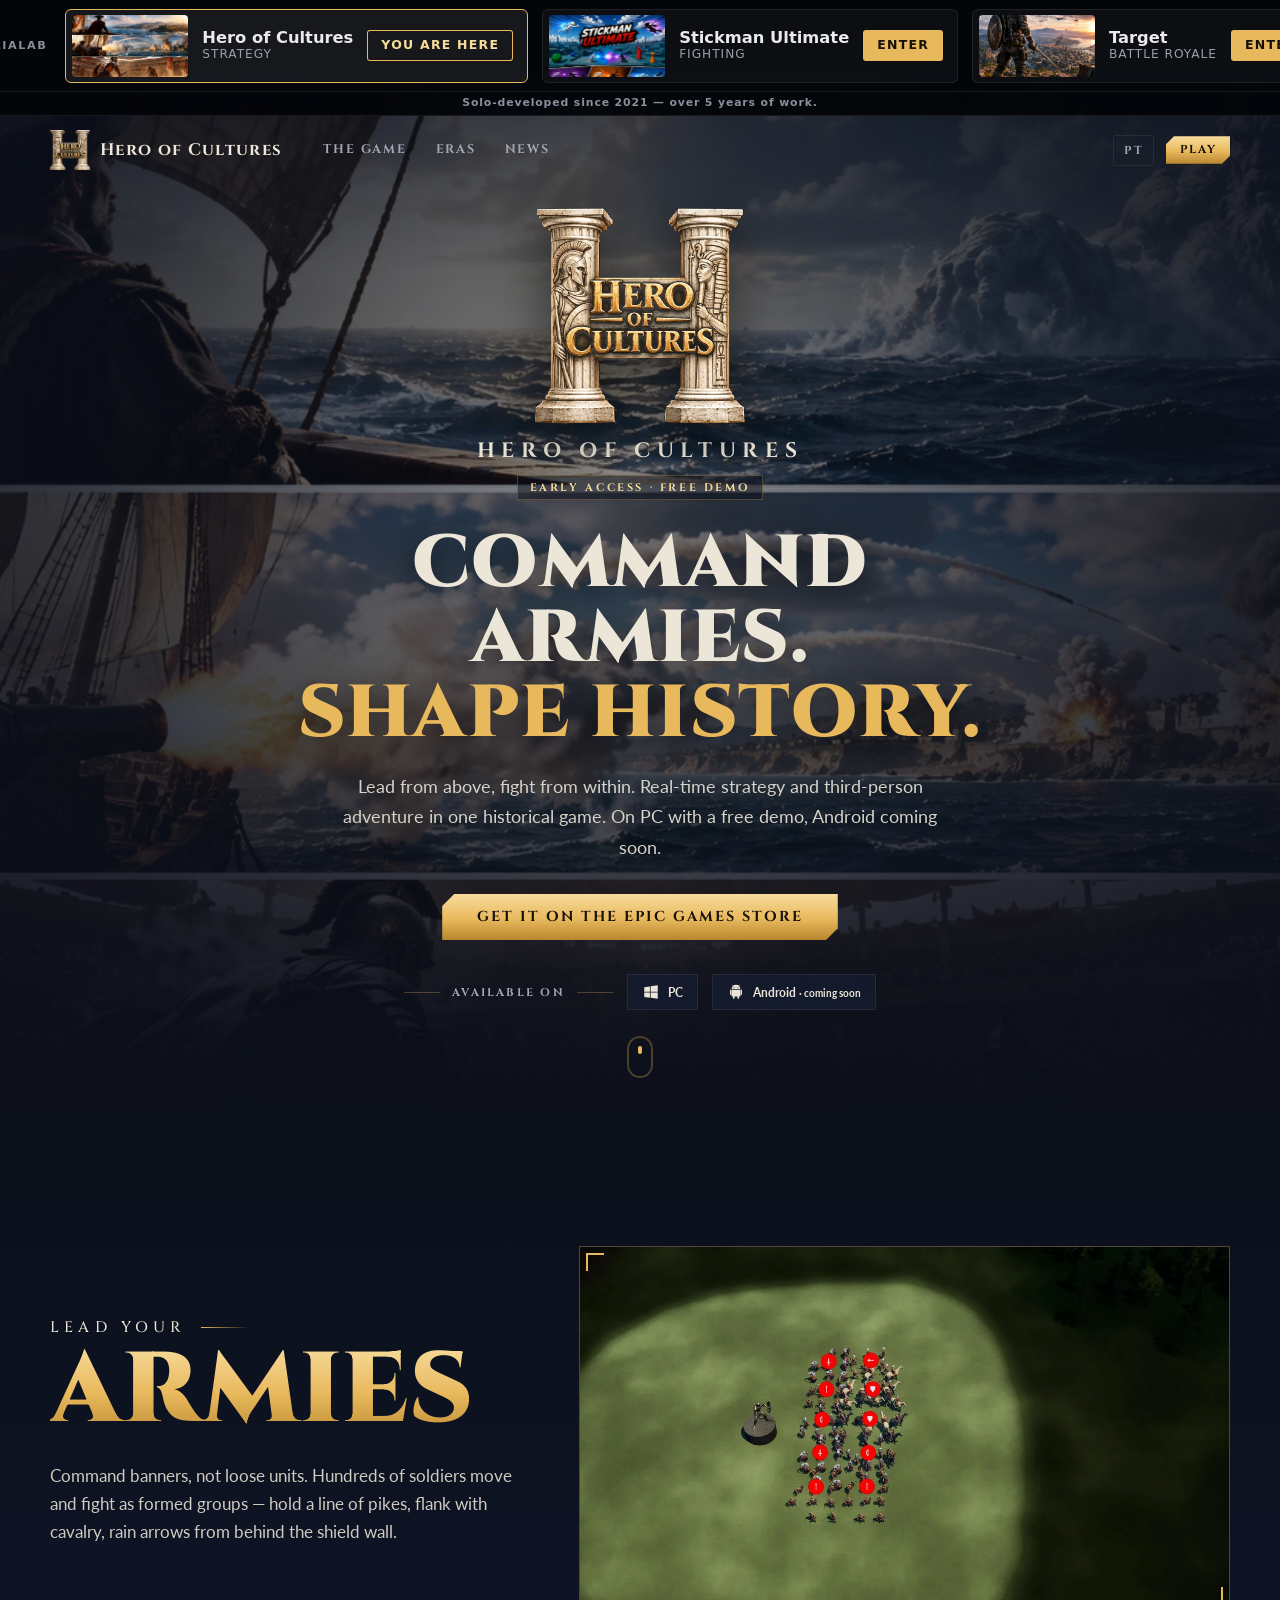
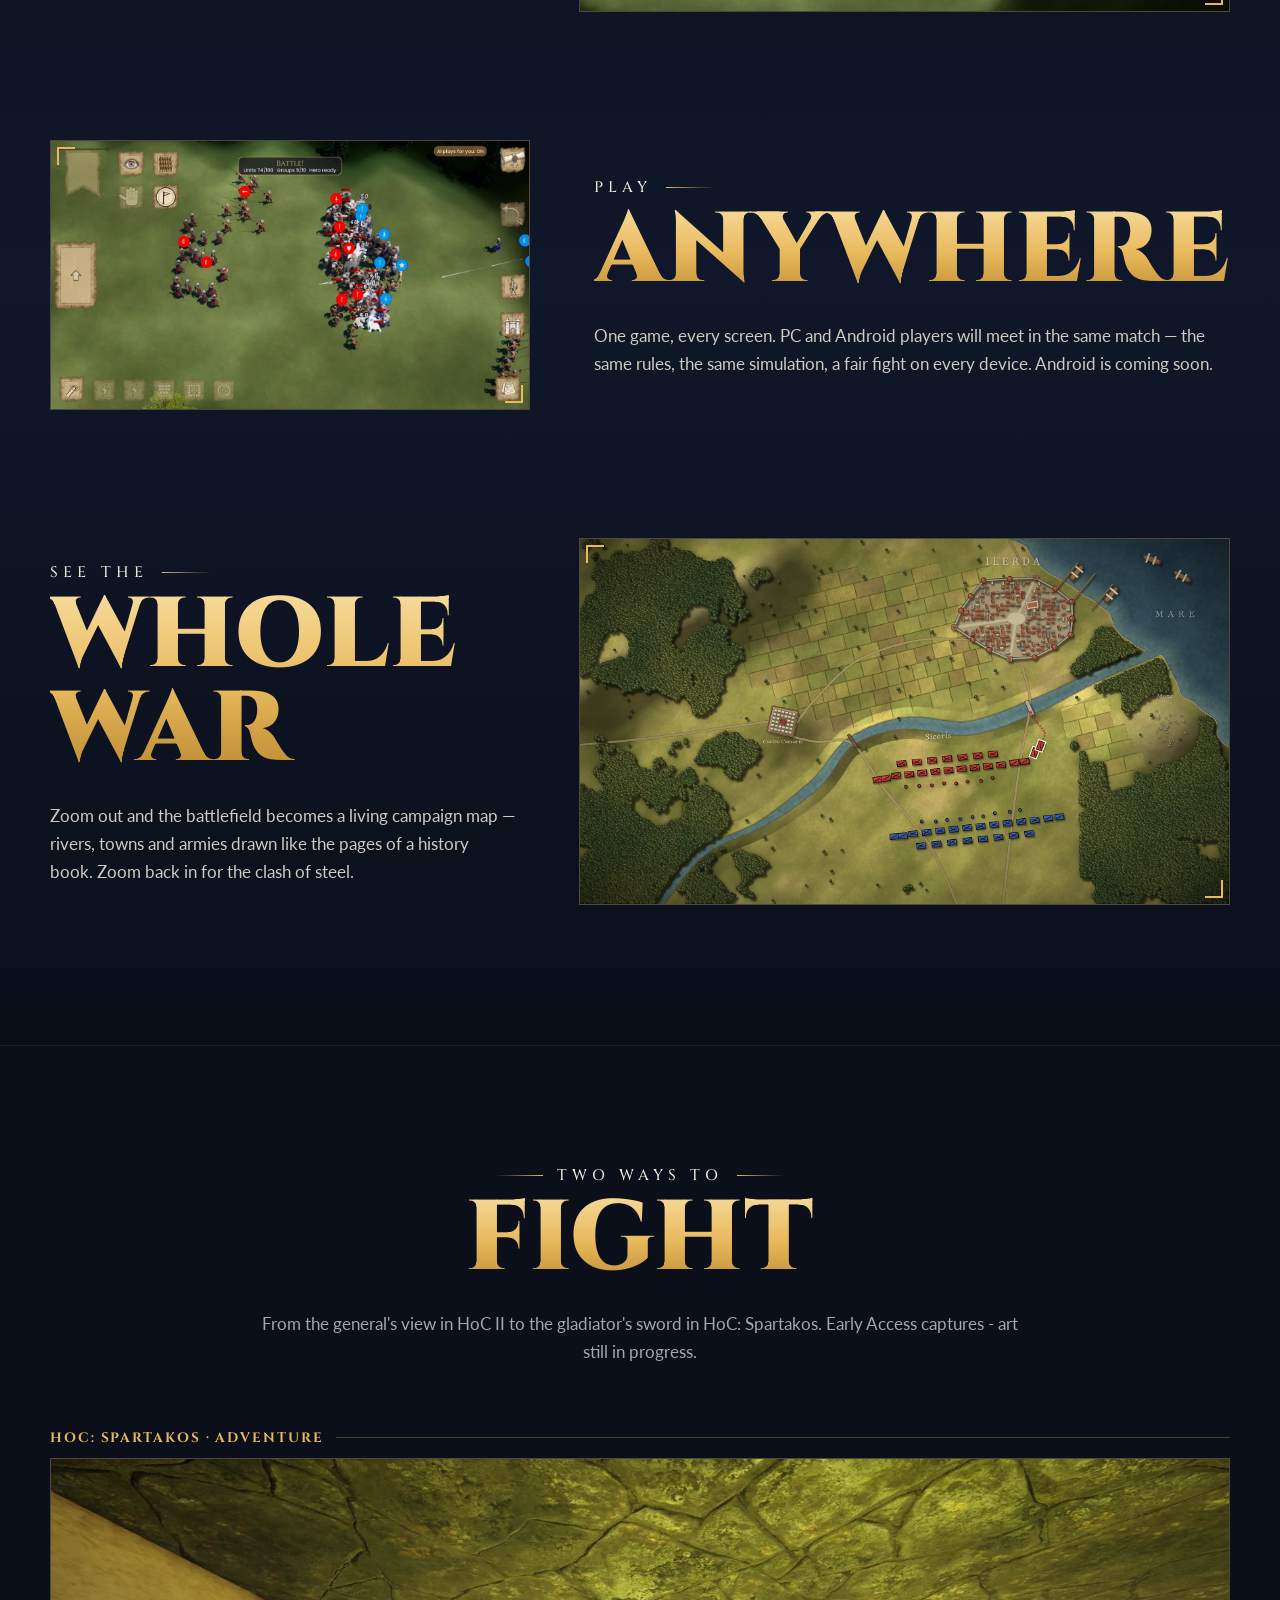
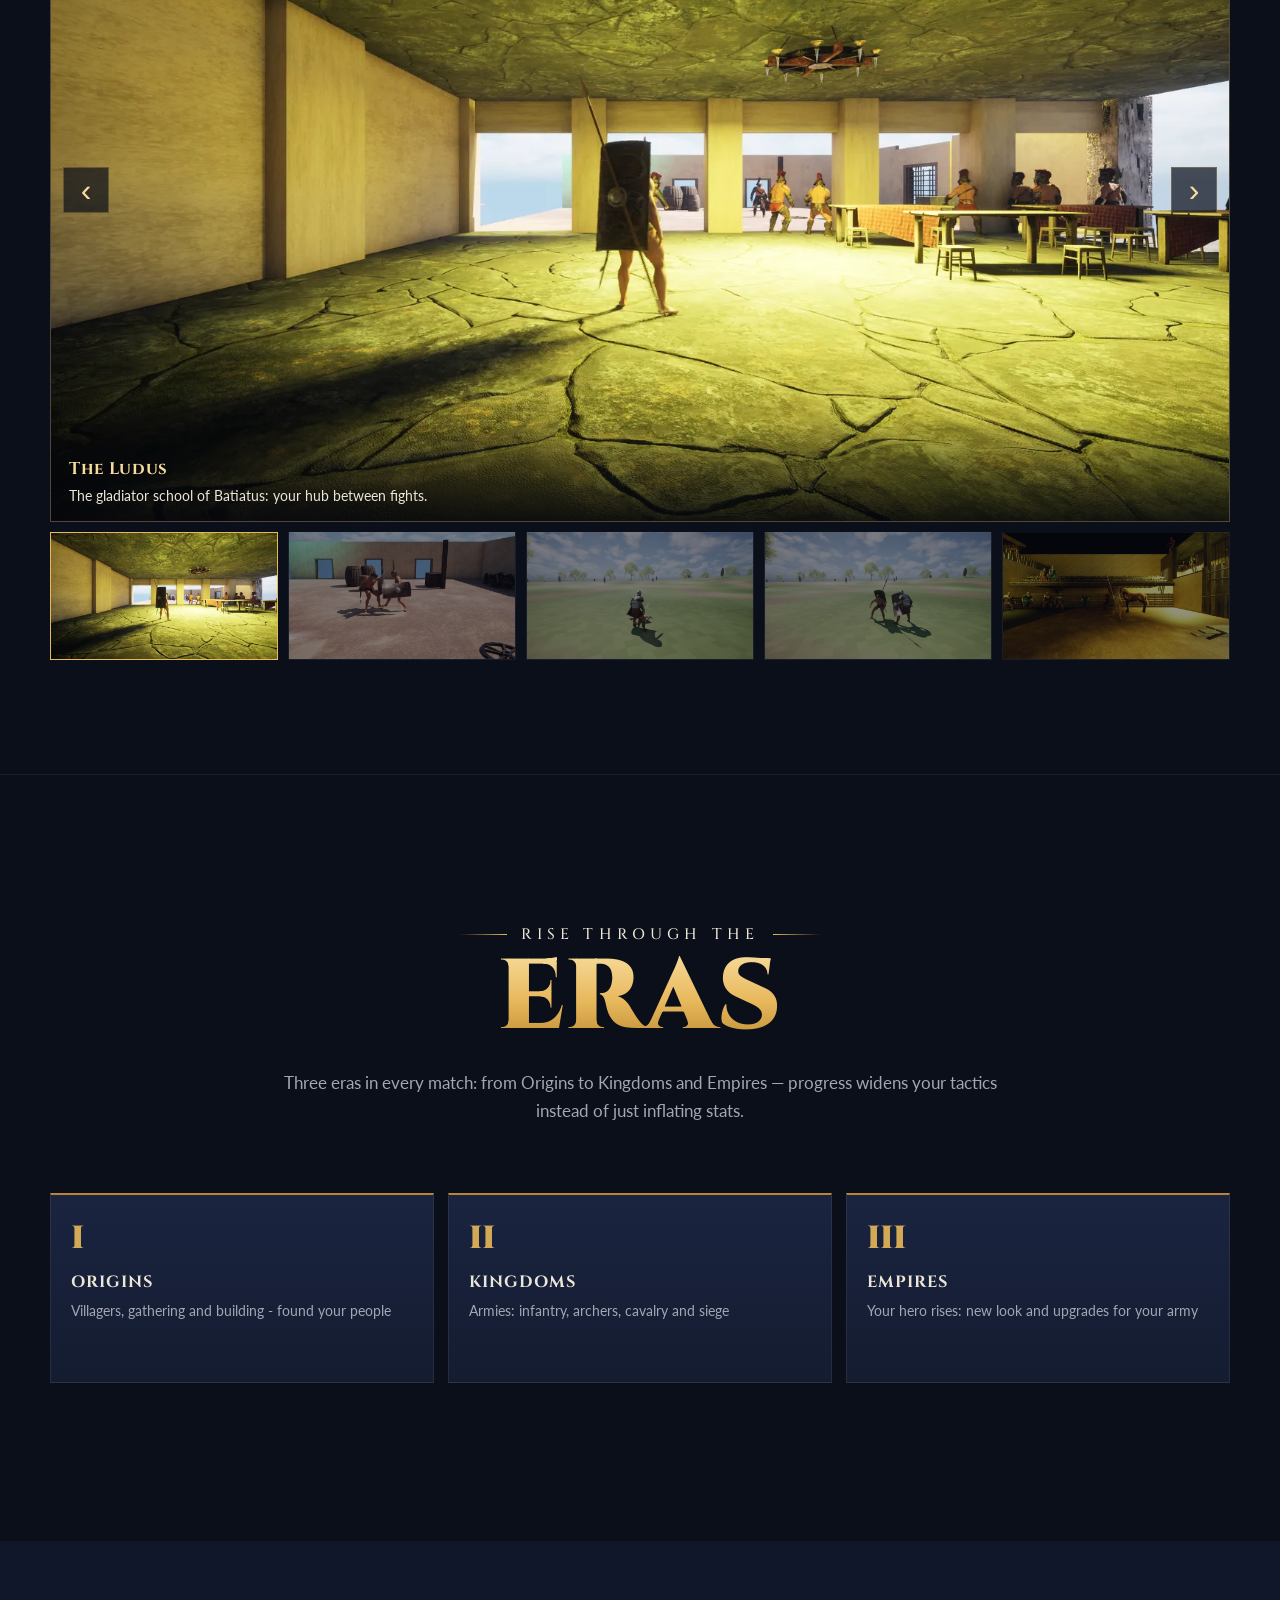
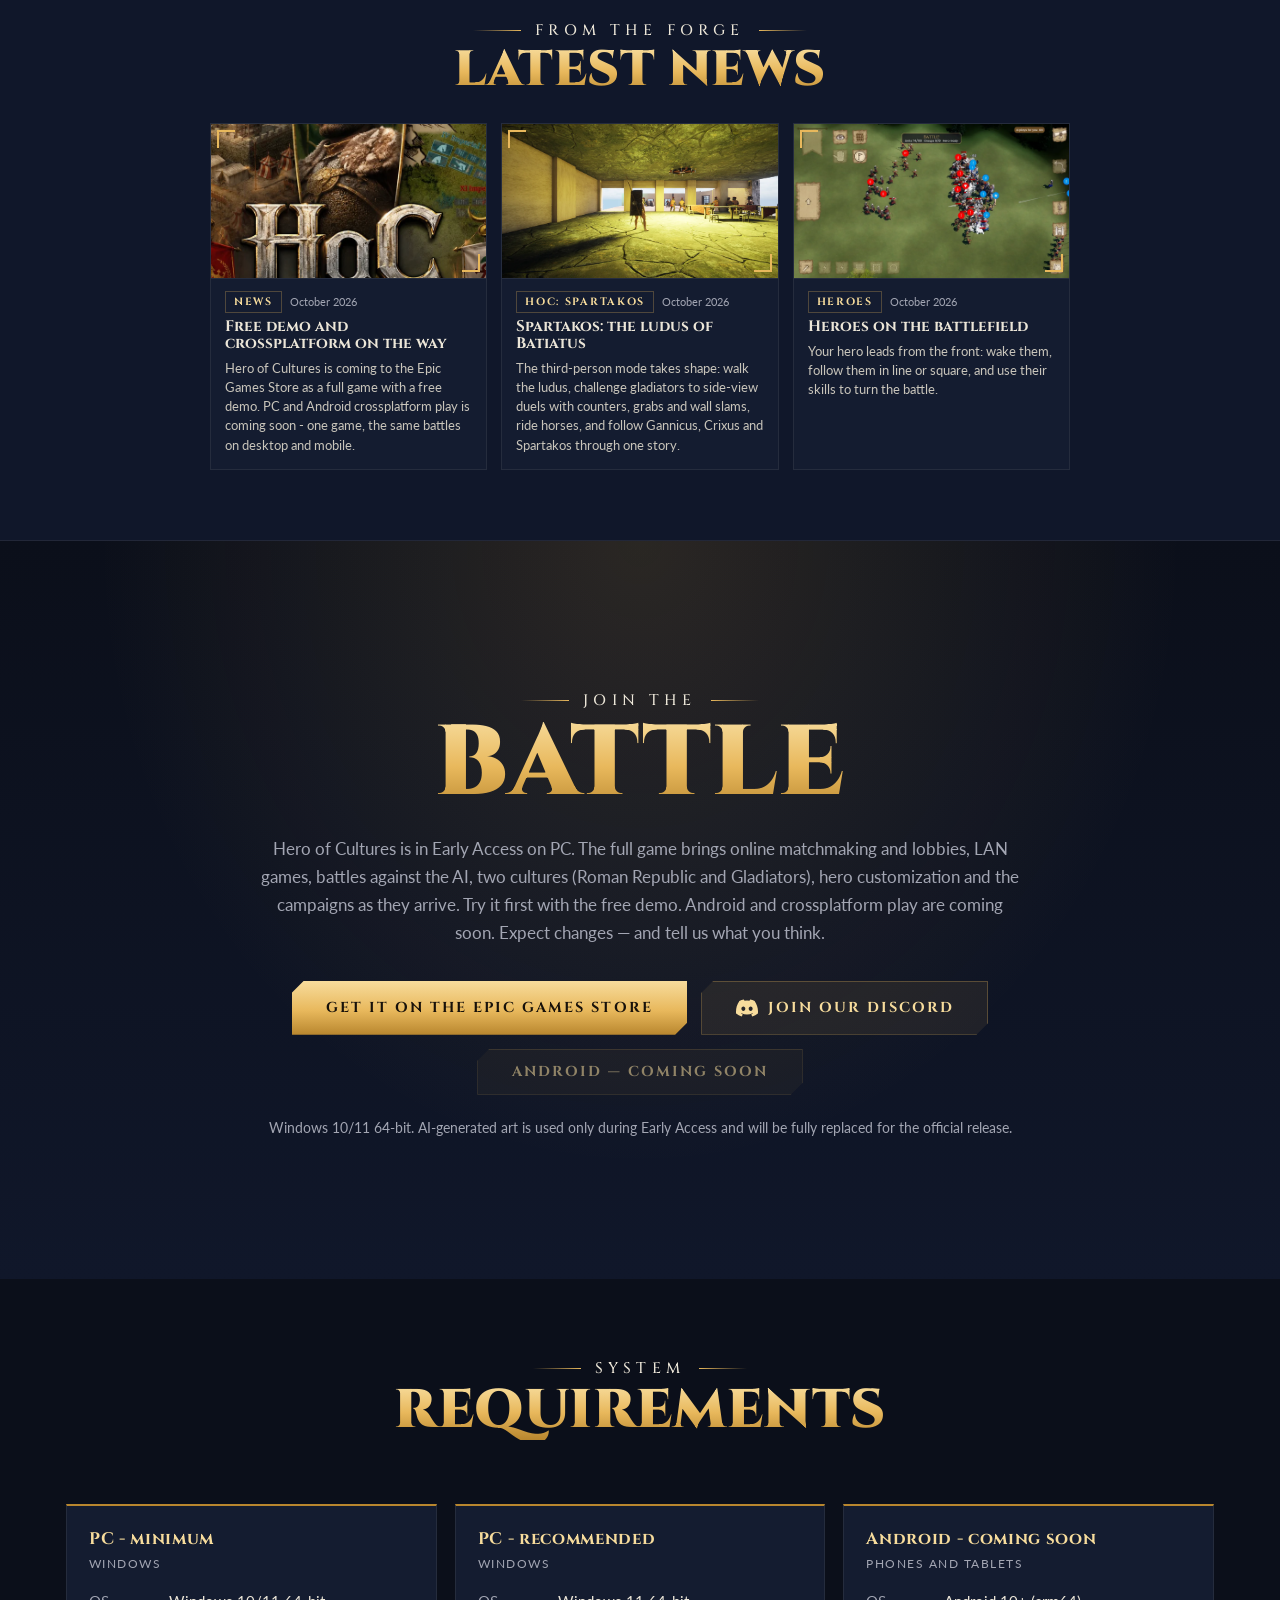
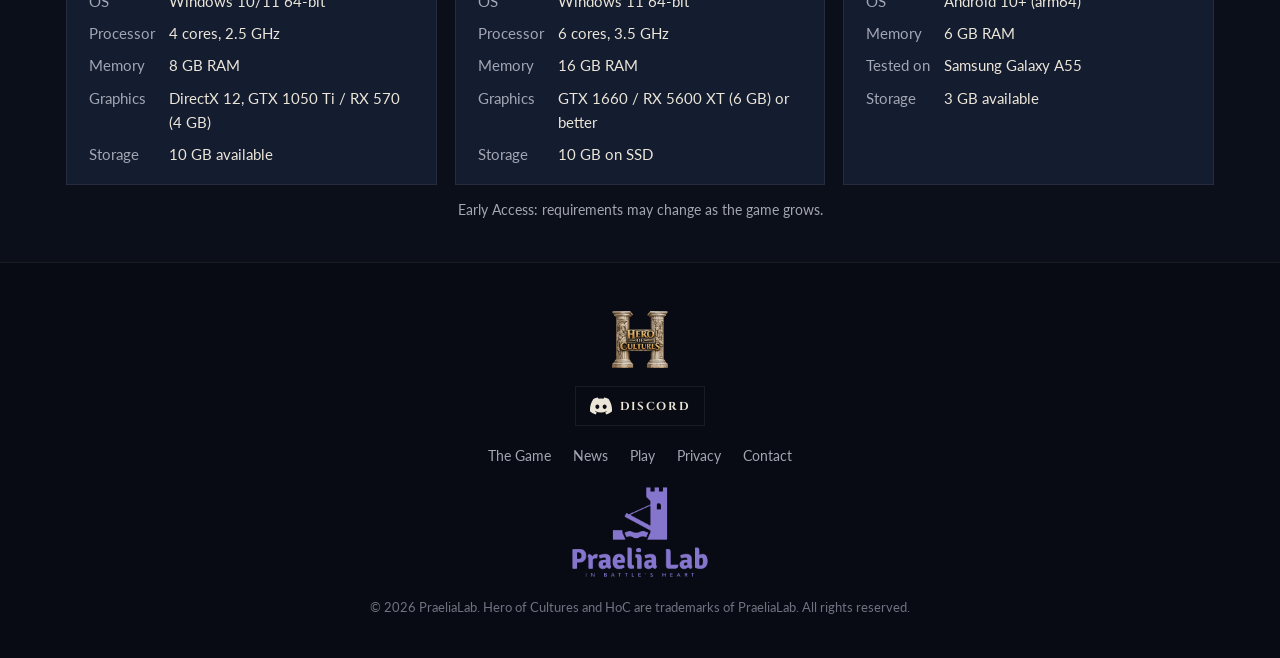
==== index.html @ 5b3fd61b "Studio note under the games bar on all pages: "Solo-developed since 2021 — over 5 years of work" (EN" ====
<!doctype html>
<html lang="en">
<head>
  <meta charset="utf-8">
  <meta name="color-scheme" content="dark">
  <meta name="darkreader-lock">
  <meta name="viewport" content="width=device-width, initial-scale=1">
  <title>Hero of Cultures — Historical strategy, free demo | Early Access on Epic Games Store</title>
  <meta name="description" content="Hero of Cultures is a historical strategy game (free demo available): command heroes and armies in HoC II (RTS) and fight as Spartakos in third person (in development). Early Access on the Epic Games Store, Android coming soon.">
  <meta property="og:title" content="Hero of Cultures">
  <meta property="og:description" content="Command armies. Shape history. Historical RTS with a free demo — Early Access on the Epic Games Store.">
  <meta property="og:image" content="https://heroofcultures.com/img/og-image.jpg">
  <meta property="og:url" content="https://heroofcultures.com/">
  <meta name="twitter:card" content="summary_large_image">
  <meta property="og:type" content="website">
  <meta name="theme-color" content="#0b0f1a">
  <link rel="icon" type="image/png" href="img/favicon.png">
  <link rel="apple-touch-icon" href="img/apple-touch-icon.png">
  <link rel="preconnect" href="https://fonts.googleapis.com">
  <link rel="preconnect" href="https://fonts.gstatic.com" crossorigin>
  <link href="https://fonts.googleapis.com/css2?family=Cinzel:wght@500;700;900&family=Lato:ital,wght@0,400;0,700;1,400&display=swap" rel="stylesheet">
  <link rel="stylesheet" href="css/style.css?v=20261006c">
</head>
<body>

<nav class="gamesbar" aria-label="PraeliaLab games">
  <span class="gamesbar__studio">PraeliaLab</span>
  <a class="gamecard is-current" href="./" aria-current="page">
    <span class="gamecard__img" style="background-image:url('img/hero-keyart.webp')" aria-hidden="true"></span>
    <span class="gamecard__text"><strong>Hero of Cultures</strong><small data-i18n="games.hoc">Strategy</small></span>
    <span class="gamecard__enter" data-i18n="games.here">You are here</span>
  </a>
  <a class="gamecard" href="stickman/">
    <span class="gamecard__img" style="background-image:url('stickman/img/feature.webp')" aria-hidden="true"></span>
    <span class="gamecard__text"><strong>Stickman Ultimate</strong><small data-i18n="games.stickman">Fighting</small></span>
    <span class="gamecard__enter" data-i18n="games.enter">Enter</span>
  </a>
  <a class="gamecard" href="target/">
    <span class="gamecard__img" style="background-image:url('target/img/keyart.webp')" aria-hidden="true"></span>
    <span class="gamecard__text"><strong>Target</strong><small data-i18n="games.target">Battle royale</small></span>
    <span class="gamecard__enter" data-i18n="games.enter">Enter</span>
  </a>
</nav>
<p class="gamesnote" data-i18n="games.note">Solo-developed since 2021 — over 5 years of work.</p>
<!-- ============ NAV ============ -->
<header class="nav" id="nav">
  <div class="nav__bar">
    <a class="nav__brand" href="#top" aria-label="Hero of Cultures — home">
      <img src="img/logo.webp" alt="" width="40" height="41">
      <span>Hero of Cultures</span>
    </a>
    <nav class="nav__links" id="navLinks" aria-label="Main">
      <a href="#game" data-i18n="nav.game">The Game</a>
      <a href="#eras" data-i18n="nav.eras">Eras</a>
      <a href="#news" data-i18n="nav.news">News</a>
    </nav>
    <div class="nav__actions">
      <button class="lang" id="langBtn" type="button" aria-label="Mudar para português">PT</button>
      <a class="btn btn--gold btn--sm" href="#play" data-i18n="cta.play">Play</a>
      <button class="nav__burger" id="burger" type="button" aria-label="Menu" aria-expanded="false" aria-controls="navLinks">
        <span></span><span></span><span></span>
      </button>
    </div>
  </div>
</header>

<main id="top">

<!-- ============ HERO ============ -->
<section class="hero">
  <!-- To use a trailer: replace the div below with
       <video class="hero__bg" src="media/trailer.mp4" autoplay muted loop playsinline poster="img/hero-map.webp"></video> -->
  <div class="hero__bg" style="background-image:url('img/hero-triptych.webp'); background-position:center var(--games-h)" aria-hidden="true"></div>
  <div class="hero__shade" aria-hidden="true"></div>

  <div class="hero__content">
    <img class="hero__logo" src="img/logo.webp" alt="Hero of Cultures logo" width="240" height="246">
    <p class="hero__title">Hero of Cultures</p>
    <span class="badge" data-i18n="hero.badge">Early Access · Free demo</span>
    <h1 class="hero__headline" data-i18n="hero.headline">Command armies.<br><em>Shape history.</em></h1>
    <p class="hero__lead" data-i18n="hero.lead">Lead from above, fight from within. Real-time strategy and third-person adventure in one historical game. On PC with a free demo, Android coming soon.</p>
    <a class="btn btn--gold btn--lg" data-link="epicStore" href="#play" data-i18n="cta.playNow">Get it on the Epic Games Store</a>
    <div class="platforms">
      <span class="platforms__label" data-i18n="hero.available">Available on</span>
      <span class="platform" title="Windows PC">
        <svg viewBox="0 0 24 24" aria-hidden="true"><path d="M3 5.5 10.5 4.5v7H3zM11.5 4.3 21 3v8.5h-9.5zM3 12.5h7.5v7L3 18.5zM11.5 12.5H21V21l-9.5-1.3z"/></svg>
        <span>PC</span>
      </span>
      <span class="platform" title="Android">
        <svg viewBox="0 0 24 24" aria-hidden="true"><path d="M6 9h12v8a1 1 0 0 1-1 1h-1v3h-2v-3h-4v3H8v-3H7a1 1 0 0 1-1-1zM4 9h1.5v6.5H4zM18.5 9H20v6.5h-1.5zM6.2 8a5.8 5.8 0 0 1 11.6 0zM9.5 5.5a.7.7 0 1 0 0 1.4.7.7 0 0 0 0-1.4m5 0a.7.7 0 1 0 0 1.4.7.7 0 0 0 0-1.4M7.6 2.3l1.3 2-.6.4-1.3-2zm8.8 0 .6.4-1.3 2-.6-.4z"/></svg>
        <span>Android <small data-i18n="hero.soon">· coming soon</small></span>
      </span>
    </div>
  </div>
  <a class="hero__scroll" href="#game" aria-label="Scroll down"><span></span></a>
</section>

<!-- ============ FEATURES ============ -->
<section class="features" id="game">

  <article class="feature reveal">
    <div class="feature__text">
      <p class="kicker" data-i18n="f1.kicker">Lead your</p>
      <h2 class="bigword" data-i18n="f1.word">Armies</h2>
      <p data-i18n="f1.text">Command banners, not loose units. Hundreds of soldiers move and fight as formed groups — hold a line of pikes, flank with cavalry, rain arrows from behind the shield wall.</p>
    </div>
    <!-- SLOT: put an <img> or <video> inside to replace the placeholder -->
    <figure class="slot"><img src="img/shots/shot_01.webp" alt="An army deployed in formation, groups lined up by banner" loading="lazy" width="1280" height="720"></figure>
  </article>

  <article class="feature feature--flip reveal">
    <div class="feature__text">
      <p class="kicker" data-i18n="f2.kicker">Play</p>
      <h2 class="bigword" data-i18n="f2.word">Anywhere</h2>
      <p data-i18n="f2.text">One game, every screen. PC and Android players will meet in the same match — the same rules, the same simulation, a fair fight on every device. Android is coming soon.</p>
    </div>
    <figure class="slot"><img src="img/shots/shot_05.webp" alt="Battle with the in-game interface: skills, groups and the hero" loading="lazy" width="1280" height="720"></figure>
  </article>

  <article class="feature reveal">
    <div class="feature__text">
      <p class="kicker" data-i18n="f3.kicker">See the</p>
      <h2 class="bigword" data-i18n="f3.word">Whole war</h2>
      <p data-i18n="f3.text">Zoom out and the battlefield becomes a living campaign map — rivers, towns and armies drawn like the pages of a history book. Zoom back in for the clash of steel.</p>
    </div>
    <figure class="slot"><img src="img/hero-map.webp" alt="The 2D campaign-map view of the battlefield" loading="lazy"></figure>
  </article>

</section>

<!-- ============ MODES (tabs + gallery) ============ -->
<section class="modes" id="modes">
  <div class="section-head reveal">
    <p class="kicker" data-i18n="modes.kicker">Two ways to</p>
    <h2 class="bigword" data-i18n="modes.word">Fight</h2>
    <p class="section-head__lead" data-i18n="modes.lead">From the general's view in HoC II to the gladiator's sword in HoC: Spartakos. Early Access captures - art still in progress.</p>
  </div>
  <div class="modes__grid">
  <div class="modes__panel reveal" id="modes-sp">
    <h3 class="modes__title"><span data-i18n="modes.tab.sp">HoC: Spartakos · Adventure</span></h3>
    <div class="modes__stage">
      <figure class="modes__slide is-on">
        <img class="zoomable" src="img/spartakos/ludus_yard.webp" alt="The Ludus - The gladiator school of Batiatus: your hub between fights." loading="lazy" width="1600" height="900">
        <figcaption><strong data-i18n="modes.sp1.t">The Ludus</strong> <span data-i18n="modes.sp1.d">The gladiator school of Batiatus: your hub between fights.</span></figcaption>
      </figure>
      <figure class="modes__slide">
        <img class="zoomable" src="img/spartakos/ludus_arena_fight2.webp" alt="The Arena ladder - Varro starts the side-view duels against the gladiators of the Ludus." loading="lazy" width="1600" height="900">
        <figcaption><strong data-i18n="modes.sp2.t">The Arena ladder</strong> <span data-i18n="modes.sp2.d">Varro starts the side-view duels against the gladiators of the Ludus.</span></figcaption>
      </figure>
      <figure class="modes__slide">
        <img class="zoomable" src="img/spartakos/forest_adventure.webp" alt="Into the forest - Leave through the gate: survive the danger zone and reach its edge to move on." loading="lazy" width="1600" height="900">
        <figcaption><strong data-i18n="modes.sp3.t">Into the forest</strong> <span data-i18n="modes.sp3.d">Leave through the gate: survive the danger zone and reach its edge to move on.</span></figcaption>
      </figure>
      <figure class="modes__slide">
        <img class="zoomable" src="img/spartakos/forest_fight.webp" alt="Fight in the wild - Roman soldiers and horsemen - sword, spear or bow, on foot or on horseback." loading="lazy" width="1600" height="900">
        <figcaption><strong data-i18n="modes.sp4.t">Fight in the wild</strong> <span data-i18n="modes.sp4.d">Roman soldiers and horsemen - sword, spear or bow, on foot or on horseback.</span></figcaption>
      </figure>
      <figure class="modes__slide">
        <img class="zoomable" src="img/spartakos/old_arena.webp" alt="The old arena of Capua - Oenomaus sends you into the old sands of Capua, where the crowd waits for entertainment." loading="lazy" width="1600" height="900">
        <figcaption><strong data-i18n="modes.sp5.t">The old arena of Capua</strong> <span data-i18n="modes.sp5.d">Oenomaus sends you into the old sands of Capua, where the crowd waits for entertainment.</span></figcaption>
      </figure>
      <button class="modes__nav modes__nav--prev" type="button" aria-label="Previous">&#8249;</button>
      <button class="modes__nav modes__nav--next" type="button" aria-label="Next">&#8250;</button>
    </div>
    <div class="modes__thumbs">
      <button class="modes__thumb is-on" type="button" style="background-image:url('img/spartakos/ludus_yard.webp')" aria-label="The Ludus"></button>
      <button class="modes__thumb" type="button" style="background-image:url('img/spartakos/ludus_arena_fight2.webp')" aria-label="The Arena ladder"></button>
      <button class="modes__thumb" type="button" style="background-image:url('img/spartakos/forest_adventure.webp')" aria-label="Into the forest"></button>
      <button class="modes__thumb" type="button" style="background-image:url('img/spartakos/forest_fight.webp')" aria-label="Fight in the wild"></button>
      <button class="modes__thumb" type="button" style="background-image:url('img/spartakos/old_arena.webp')" aria-label="The old arena of Capua"></button>
    </div>
  </div>
  </div>
</section>

<!-- ============ ERAS ============ -->
<section class="eras" id="eras">
  <div class="section-head reveal">
    <p class="kicker" data-i18n="eras.kicker">Rise through the</p>
    <h2 class="bigword" data-i18n="eras.word">Eras</h2>
    <p class="section-head__lead" data-i18n="eras.lead">Three eras in every match: from Origins to Kingdoms and Empires — progress widens your tactics instead of just inflating stats.</p>
  </div>
  <ol class="eras__row" id="erasRow"><!-- filled from js/content.js --></ol>
</section>

<!-- ============ NEWS ============ -->
<section class="news" id="news">
  <div class="section-head reveal">
    <p class="kicker" data-i18n="news.kicker">From the forge</p>
    <h2 class="bigword" data-i18n="news.word">Latest news</h2>
  </div>
  <div class="cards" id="newsList"><!-- filled from js/content.js --></div>
</section>

<!-- ============ PLAY ============ -->
<section class="play" id="play">
  <div class="play__inner reveal">
    <p class="kicker" data-i18n="play.kicker">Join the</p>
    <h2 class="bigword" data-i18n="play.word">Battle</h2>
    <p class="section-head__lead" data-i18n="play.lead">Hero of Cultures is in Early Access on PC. The full game brings online matchmaking and lobbies, LAN games, battles against the AI, two cultures (Roman Republic and Gladiators), hero customization and the campaigns as they arrive. Try it first with the free demo. Android and crossplatform play are coming soon. Expect changes — and tell us what you think.</p>
    <div class="play__buttons" id="downloads">
      <a class="btn btn--gold btn--lg" data-link="epicStore" href="#" data-i18n="play.epic">Get it on the Epic Games Store</a>
      <a class="btn btn--outline btn--lg btn--icon" data-link="discord" href="#"><svg viewBox="0 0 24 24" aria-hidden="true"><path d="M20.32 4.37A19.8 19.8 0 0 0 15.4 2.85a13.8 13.8 0 0 0-.63 1.29 18.4 18.4 0 0 0-5.53 0 13.6 13.6 0 0 0-.64-1.29 19.7 19.7 0 0 0-4.92 1.52C.53 9.05-.32 13.6.1 18.09a19.9 19.9 0 0 0 6.03 3.05 14.7 14.7 0 0 0 1.29-2.1 12.9 12.9 0 0 1-2.03-.97c.17-.13.34-.26.5-.4a14.2 14.2 0 0 0 12.22 0c.16.14.33.27.5.4-.65.38-1.33.71-2.04.98.37.74.8 1.44 1.29 2.1a19.8 19.8 0 0 0 6.04-3.06c.5-5.18-.84-9.69-3.58-13.72M8.02 15.33c-1.18 0-2.16-1.09-2.16-2.42s.96-2.42 2.16-2.42c1.21 0 2.18 1.1 2.16 2.42 0 1.33-.96 2.42-2.16 2.42m7.97 0c-1.18 0-2.16-1.09-2.16-2.42s.96-2.42 2.16-2.42c1.21 0 2.18 1.1 2.16 2.42 0 1.33-.95 2.42-2.16 2.42"/></svg><span data-i18n="play.discord">Join our Discord</span></a>
      <a class="btn btn--outline btn--lg" data-link="googlePlay" href="#">Google Play</a>
      <span class="btn btn--outline btn--lg is-soon" aria-disabled="true" data-i18n="play.android">Android — coming soon</span>
    </div>
    <p class="play__note" data-i18n="play.note">Windows 10/11 64-bit. AI-generated art is used only during Early Access and will be fully replaced for the official release.</p>
  </div>
</section>

<section class="reqs" id="reqs">
  <div class="section-head reveal">
    <p class="kicker" data-i18n="reqs.kicker">System</p>
    <h2 class="bigword" data-i18n="reqs.word">Requirements</h2>
  </div>
  <div class="reqs__grid" id="reqsGrid"><!-- filled from content.js --></div>
  <p class="reqs__note" data-i18n="reqs.note">Early Access: requirements may change as the game grows.</p>
</section>

</main>

<!-- ============ FOOTER ============ -->
<footer class="footer">
  <img class="footer__logo" src="img/logo.webp" alt="" width="56" height="57">
  <div class="social" id="social"><!-- filled from js/content.js --></div>
  <nav class="footer__links" aria-label="Footer">
    <a href="#game" data-i18n="nav.game">The Game</a>
    <a href="#news" data-i18n="nav.news">News</a>
    <a href="#play" data-i18n="nav.play">Play</a>
    <a href="privacy.html" data-i18n="footer.privacy">Privacy</a>
    <a href="mailto:praelialab@gmail.com" data-i18n="footer.contact">Contact</a>
    <!-- TODO: credits.html, presskit.html -->
  </nav>
  <img class="footer__studio" src="img/praelialab.png" alt="PraeliaLab - In Battle's Heart" width="140" height="94" loading="lazy">
  <p class="footer__copy">© <span id="year">2026</span> PraeliaLab. Hero of Cultures and HoC are trademarks of PraeliaLab. <span data-i18n="footer.rights">All rights reserved.</span></p>
</footer>

<script src="js/content.js?v=20261006c"></script>
<script src="js/i18n.js?v=20261006c"></script>
<script src="js/main.js?v=20261006c"></script>
</body>
</html>
---- css/style.css ----
/* ==========================================================================
   Hero of Cultures II — site styles
   Colours and fonts are tokens below; change them here to restyle the site.
   ========================================================================== */
:root {
  --bg: #0b0f1a;
  --bg-2: #10172a;
  --panel: #141c30;
  --panel-2: #1a2440;
  --line: rgba(232, 184, 92, .28);
  --line-soft: rgba(233, 228, 216, .08);
  --gold: #e8b85c;
  --gold-hi: #f7dc9c;
  --gold-lo: #b8862e;
  --text: #ece6d8;
  --muted: #a3a6b3;
  --ink: #17110a;               /* text on gold */

  --f-display: 'Cinzel', 'Trajan Pro', Georgia, serif;
  --f-body: 'Lato', system-ui, -apple-system, 'Segoe UI', sans-serif;

  --wrap: 1180px;
  --gutter: 16px;
  --nav-h: 68px;
  --cut: 12px;                  /* button corner cut */
}

*, *::before, *::after { box-sizing: border-box; }
html { color-scheme: dark; scroll-behavior: smooth; scroll-padding-top: var(--nav-h); -webkit-text-size-adjust: 100%; }
body {
  margin: 0;
  background: var(--bg);
  color: var(--text);
  font: 400 17px/1.65 var(--f-body);
  overflow-x: hidden;
}
img, video { display: block; max-width: 100%; }
a { color: var(--gold); }
h1, h2, h3 { margin: 0; font-family: var(--f-display); font-weight: 700; line-height: 1.1; }
p { margin: 0 0 1em; }
p:last-child { margin-bottom: 0; }
[hidden] { display: none !important; }
:focus-visible { outline: 2px solid var(--gold); outline-offset: 3px; }

/* ---------- buttons ---------- */
.btn {
  --c: var(--cut);
  display: inline-flex; align-items: center; justify-content: center; gap: .5em;
  padding: .85em 1.8em;
  font: 700 .82rem/1 var(--f-display);
  letter-spacing: .14em; text-transform: uppercase; text-decoration: none;
  clip-path: polygon(var(--c) 0, 100% 0, 100% calc(100% - var(--c)), calc(100% - var(--c)) 100%, 0 100%, 0 var(--c));
  transition: transform .15s ease, filter .15s ease, background .15s ease;
  cursor: pointer; border: 0;
}
.btn:hover { transform: translateY(-2px); filter: brightness(1.08); }
.btn--gold { background: linear-gradient(180deg, var(--gold-hi), var(--gold) 55%, var(--gold-lo)); color: var(--ink); }
.btn--outline { background: rgba(232, 184, 92, .08); color: var(--gold-hi); box-shadow: inset 0 0 0 1px var(--line); }
.btn--outline:hover { background: rgba(232, 184, 92, .16); }
.btn.is-soon { opacity: .55; cursor: default; pointer-events: none; }
.btn--sm { --c: 8px; padding: .7em 1.2em; font-size: .72rem; }
.btn--lg { padding: 1.1em 2.4em; font-size: .9rem; }

/* ---------- nav ---------- */
.nav {
  position: fixed; inset: 0 0 auto; z-index: 50;
  padding: 10px var(--gutter);
  transition: background .25s ease, box-shadow .25s ease;
}
.nav--solid { background: rgba(11, 15, 26, .92); box-shadow: 0 1px 0 var(--line-soft); backdrop-filter: blur(8px); }
.nav__bar {
  max-width: var(--wrap); margin: 0 auto; height: calc(var(--nav-h) - 20px);
  display: flex; align-items: center; gap: 24px;
}
.nav__brand {
  display: flex; align-items: center; gap: 10px; text-decoration: none;
  color: var(--text); font: 700 1.05rem var(--f-display); letter-spacing: .08em;
}
.nav__brand img { width: 40px; height: auto; }
.nav__links { display: flex; gap: 28px; margin-left: 16px; }
.nav__links a {
  color: var(--muted); text-decoration: none;
  font: 700 .78rem var(--f-display); letter-spacing: .16em; text-transform: uppercase;
  padding: 6px 0; border-bottom: 1px solid transparent; transition: color .15s, border-color .15s;
}
.nav__links a:hover { color: var(--gold-hi); border-color: var(--gold); }
.nav__actions { margin-left: auto; display: flex; align-items: center; gap: 12px; }
.lang {
  background: none; border: 1px solid var(--line-soft); color: var(--muted);
  font: 700 .72rem var(--f-display); letter-spacing: .12em;
  padding: 7px 10px; cursor: pointer; border-radius: 2px;
}
.lang:hover { color: var(--gold-hi); border-color: var(--line); }
.nav__burger { display: none; background: none; border: 0; padding: 8px; cursor: pointer; }
.nav__burger span { display: block; width: 22px; height: 2px; margin: 4px 0; background: var(--text); transition: transform .2s, opacity .2s; }

@media (max-width: 820px) {
  .nav__burger { display: block; }
  .nav__links {
    position: absolute; top: 100%; left: 0; right: 0; margin: 0;
    flex-direction: column; gap: 0; padding: 8px var(--gutter) 16px;
    background: rgba(11, 15, 26, .97); box-shadow: 0 1px 0 var(--line-soft);
    display: none;
  }
  .nav__links a { padding: 14px 0; border-bottom: 1px solid var(--line-soft); }
  .nav--open { background: rgba(11, 15, 26, .97); }
  .nav--open .nav__links { display: flex; }
  .nav--open .nav__burger span:nth-child(1) { transform: translateY(6px) rotate(45deg); }
  .nav--open .nav__burger span:nth-child(2) { opacity: 0; }
  .nav--open .nav__burger span:nth-child(3) { transform: translateY(-6px) rotate(-45deg); }
}
@media (max-width: 420px) {
  .nav__brand span { display: none; }
  .nav__actions .btn--sm { padding: .7em .9em; }
}

/* ---------- hero ---------- */
.hero {
  position: relative; min-height: min(100vh, 960px); min-height: min(100svh, 960px);
  display: grid; place-items: center; text-align: center;
  padding: calc(var(--nav-h) + 24px) var(--gutter) 96px;
  overflow: hidden; isolation: isolate;
}
.hero__bg {
  position: absolute; inset: -4%; z-index: -2;
  background: var(--bg-2) center / cover no-repeat;
  object-fit: cover; width: 108%; height: 108%;
  animation: drift 40s ease-in-out infinite alternate;
  filter: saturate(.8);
}
@keyframes drift { from { transform: scale(1) translate(0, 0); } to { transform: scale(1.08) translate(-1.5%, 1%); } }
.hero__shade {
  position: absolute; inset: 0; z-index: -1;
  background:
    radial-gradient(ellipse at 50% 42%, rgba(11, 15, 26, .45) 0%, rgba(11, 15, 26, .82) 60%, rgba(11, 15, 26, .95) 100%),
    linear-gradient(180deg, rgba(11, 15, 26, .6) 0%, transparent 25%, transparent 70%, var(--bg) 100%);
}
.hero__content { max-width: 760px; display: flex; flex-direction: column; align-items: center; }
.hero__logo { width: clamp(130px, 22vw, 210px); height: auto; filter: drop-shadow(0 10px 30px rgba(0, 0, 0, .6)); }
.hero__title {
  margin: 14px 0 10px; font: 700 clamp(1rem, 2.4vw, 1.3rem) var(--f-display);
  letter-spacing: .32em; text-transform: uppercase; color: var(--text);
}
.hero__title span { color: var(--gold); }
.badge {
  display: inline-block; padding: 4px 12px; margin-bottom: 26px;
  font: 700 .68rem var(--f-display); letter-spacing: .24em; text-transform: uppercase;
  color: var(--gold-hi); border: 1px solid var(--line); background: rgba(11, 15, 26, .5);
}
.hero__headline {
  font-weight: 900; font-size: clamp(2.3rem, 7vw, 4.6rem); line-height: 1.02;
  text-transform: uppercase; letter-spacing: .02em;
  text-shadow: 0 4px 30px rgba(0, 0, 0, .6);
}
.hero__headline em { font-style: normal; color: var(--gold); }
.hero__lead { margin: 20px 0 32px; max-width: 34em; font-size: clamp(1rem, 2.2vw, 1.15rem); color: #d6d2c8; }

.platforms { margin-top: 34px; display: flex; align-items: center; gap: 14px; flex-wrap: wrap; justify-content: center; }
.platforms__label {
  font: 700 .7rem var(--f-display); letter-spacing: .2em; text-transform: uppercase; color: var(--muted);
  display: flex; align-items: center; gap: 12px;
}
.platforms__label::before, .platforms__label::after { content: ''; width: 36px; height: 1px; background: var(--line); }
.platform {
  display: inline-flex; align-items: center; gap: 8px;
  padding: 8px 14px; background: rgba(20, 28, 48, .75); border: 1px solid var(--line-soft);
  font: 700 .78rem var(--f-body); color: var(--text);
}
.platform svg { width: 18px; height: 18px; fill: currentColor; }
@media (max-width: 520px) { .platforms__label { flex-basis: 100%; justify-content: center; } }

.hero__scroll { position: absolute; bottom: 28px; left: 50%; transform: translateX(-50%); width: 26px; height: 42px; border: 2px solid var(--line); border-radius: 14px; }
.hero__scroll span { position: absolute; top: 8px; left: 50%; width: 4px; height: 8px; margin-left: -2px; border-radius: 2px; background: var(--gold); animation: wheel 1.8s ease-in-out infinite; }
@keyframes wheel { 0% { opacity: 0; transform: translateY(0); } 30% { opacity: 1; } 100% { opacity: 0; transform: translateY(14px); } }

/* ---------- section scaffolding ---------- */
section { position: relative; }
.features, .eras, .news, .series, .play { padding: clamp(72px, 11vw, 140px) var(--gutter); }
.section-head { max-width: 760px; margin: 0 auto clamp(40px, 6vw, 64px); text-align: center; }
.section-head__lead { color: var(--muted); margin-top: 18px; }

.kicker {
  margin: 0 0 6px; font: 500 clamp(.8rem, 1.6vw, .95rem) var(--f-display);
  letter-spacing: .34em; text-transform: uppercase; color: var(--text);
  display: inline-flex; align-items: center; gap: 14px;
}
.section-head .kicker::before,
.kicker::after { content: ''; width: 48px; height: 1px; background: linear-gradient(90deg, var(--gold), transparent); }
.section-head .kicker::before { background: linear-gradient(270deg, var(--gold), transparent); }
.bigword {
  font-weight: 900; font-size: clamp(2.8rem, 9vw, 6.2rem); line-height: .95;
  text-transform: uppercase; letter-spacing: .01em;
  background: linear-gradient(180deg, var(--gold-hi) 0%, var(--gold) 50%, var(--gold-lo) 100%);
  -webkit-background-clip: text; background-clip: text; color: transparent;
  padding-bottom: .06em;
  transform: translateZ(0);     /* own layer: avoids gradient text staying faded after the reveal fade-in */
}

/* ---------- media slots ---------- */
.slot {
  position: relative; margin: 0; aspect-ratio: 16 / 9; overflow: hidden;
  background: var(--panel); border: 1px solid var(--line);
}
.slot > img, .slot > video, .slot > iframe { width: 100%; height: 100%; object-fit: cover; border: 0; }
.slot::before, .slot::after {          /* gold corner marks */
  content: ''; position: absolute; width: 18px; height: 18px; z-index: 1; pointer-events: none;
  border: 2px solid var(--gold);
}
.slot::before { top: 6px; left: 6px; border-right: 0; border-bottom: 0; }
.slot::after { bottom: 6px; right: 6px; border-left: 0; border-top: 0; }
.slot--empty {
  display: grid; place-items: center;
  background:
    repeating-linear-gradient(135deg, rgba(232, 184, 92, .045) 0 12px, transparent 12px 24px),
    radial-gradient(ellipse at center, var(--panel-2), var(--panel));
}
.slot__label {
  padding: 8px 14px; text-align: center;
  font: 700 .72rem var(--f-display); letter-spacing: .18em; text-transform: uppercase;
  color: var(--muted); border: 1px dashed var(--line);
}

/* ---------- features ---------- */
.features { background: linear-gradient(180deg, var(--bg) 0%, var(--bg-2) 50%, var(--bg) 100%); }
.feature {
  max-width: var(--wrap); margin: 0 auto;
  display: grid; grid-template-columns: 5fr 7fr; gap: clamp(28px, 5vw, 72px); align-items: center;
}
.feature + .feature { margin-top: clamp(72px, 10vw, 128px); }
.feature--flip { grid-template-columns: 7fr 5fr; }
.feature--flip .feature__text { order: 2; }
.feature__text p:not(.kicker) { color: #cfcbc1; margin-top: 18px; }
@media (max-width: 820px) {
  .feature, .feature--flip { grid-template-columns: 1fr; }
  .feature--flip .feature__text { order: 0; }
}

/* ---------- eras ---------- */
.eras { background: var(--bg); border-top: 1px solid var(--line-soft); }
.eras__row {
  list-style: none; margin: 0 auto; padding: 4px 0 18px; max-width: var(--wrap);
  display: grid; grid-template-columns: repeat(3, 1fr); gap: 14px;
}
@media (max-width: 820px) {         /* phones/tablets: one swipeable row */
  .eras__row {
    grid-template-columns: none; grid-auto-flow: column; grid-auto-columns: minmax(200px, 62%);
    overflow-x: auto; scroll-snap-type: x mandatory; scrollbar-color: var(--gold-lo) transparent;
  }
}
.era {
  scroll-snap-align: start; position: relative;
  padding: 22px 20px 24px; min-height: 190px;
  background: linear-gradient(180deg, var(--panel-2), var(--panel));
  border: 1px solid var(--line-soft); border-top: 2px solid var(--gold-lo);
  transition: border-color .2s, transform .2s;
}
.era:hover { border-color: var(--line); border-top-color: var(--gold); transform: translateY(-3px); }
.era__num { display: block; font: 900 2rem var(--f-display); color: var(--gold); opacity: .9; margin-bottom: 14px; }
.era__name { font-size: 1.02rem; letter-spacing: .06em; text-transform: uppercase; margin-bottom: 8px; }
.era__desc { font-size: .9rem; color: var(--muted); line-height: 1.5; }

/* ---------- cards (news, series) ---------- */
.news { background: var(--bg-2); }
.series { background: var(--bg); }
.cards { max-width: var(--wrap); margin: 0 auto; display: grid; grid-template-columns: repeat(3, 1fr); gap: 22px; }
.cards--2 { grid-template-columns: repeat(2, 1fr); }
@media (max-width: 900px) { .cards { grid-template-columns: 1fr 1fr; } }
@media (max-width: 620px) { .cards, .cards--2 { grid-template-columns: 1fr; } }
.card {
  display: flex; flex-direction: column; color: inherit; text-decoration: none;
  background: var(--panel); border: 1px solid var(--line-soft);
  transition: border-color .2s, transform .2s;
}
a.card:hover, .card:hover { border-color: var(--line); transform: translateY(-3px); }
.card .slot { border: 0; border-bottom: 1px solid var(--line-soft); }
.card__body { padding: 20px 22px 24px; }
.card__meta { display: flex; align-items: center; gap: 12px; flex-wrap: wrap; font-size: .8rem; color: var(--muted); margin-bottom: 10px; }
.tag {
  font: 700 .66rem var(--f-display); letter-spacing: .16em; text-transform: uppercase;
  color: var(--gold-hi); padding: 3px 8px; border: 1px solid var(--line);
}
.card__title { font-size: 1.2rem; margin-bottom: 10px; }
.card__body p:not(.card__meta):not(.card__status) { color: #c9c5bb; font-size: .95rem; }
.card__status { margin-top: 14px; font: 700 .72rem var(--f-display); letter-spacing: .16em; text-transform: uppercase; color: var(--gold); }

/* ---------- play ---------- */
.play {
  text-align: center;
  background:
    radial-gradient(ellipse at 50% 0%, rgba(232, 184, 92, .14), transparent 60%),
    linear-gradient(180deg, var(--bg), var(--bg-2));
  border-top: 1px solid var(--line-soft);
}
.play__inner { max-width: 760px; margin: 0 auto; }
.play .kicker::before { content: ''; width: 48px; height: 1px; background: linear-gradient(270deg, var(--gold), transparent); }
.play__buttons { margin-top: 34px; display: flex; gap: 14px; justify-content: center; flex-wrap: wrap; }
.play__note { margin-top: 22px; font-size: .85rem; color: var(--muted); }

/* ---------- footer ---------- */
.footer {
  padding: 48px var(--gutter) 40px; text-align: center;
  border-top: 1px solid var(--line-soft); background: #080b13;
  display: flex; flex-direction: column; align-items: center; gap: 18px;
}
.footer__logo { width: 56px; height: auto; opacity: .9; }
.social { display: flex; gap: 10px; flex-wrap: wrap; justify-content: center; }
.social__link {
  padding: 8px 14px; font: 700 .72rem var(--f-display); letter-spacing: .14em; text-transform: uppercase;
  color: var(--text); text-decoration: none; border: 1px solid var(--line-soft);
}
.social__link:hover { color: var(--gold-hi); border-color: var(--line); }
.footer__links { display: flex; gap: 22px; flex-wrap: wrap; justify-content: center; }
.footer__links a { color: var(--muted); text-decoration: none; font-size: .88rem; }
.footer__links a:hover { color: var(--gold-hi); }
.footer__studio { width: 140px; height: auto; opacity: .85; }
.footer__copy { font-size: .8rem; color: #6f7280; margin: 0; }

/* ---------- reveal on scroll ---------- */
.reveal { opacity: 0; transform: translateY(28px); transition: opacity .7s ease, transform .7s ease; }
.reveal.is-in { opacity: 1; transform: none; }

@media (prefers-reduced-motion: reduce) {
  html { scroll-behavior: auto; }
  .hero__bg, .hero__scroll span { animation: none; }
  .reveal { opacity: 1; transform: none; transition: none; }
  .btn, .card, .era { transition: none; }
}

/* Icons in buttons and social links */
.btn--icon { display: inline-flex; align-items: center; gap: 10px; }
.btn--icon svg { width: 22px; height: 22px; fill: currentColor; }
.social__link { display: inline-flex; align-items: center; gap: 8px; }
.social__link svg { width: 22px; height: 22px; fill: currentColor; }

/* ---- lightbox ---- */
.slot img, .zoomable { cursor: zoom-in; }
.lightbox {
  position: fixed; inset: 0; z-index: 1000; display: flex; flex-direction: column; align-items: center; justify-content: center;
  padding: 16px; background: rgba(5, 7, 12, .92); opacity: 0; visibility: hidden; transition: opacity .2s, visibility .2s;
}
.lightbox--open { opacity: 1; visibility: visible; }
.lightbox__img { max-width: 100%; max-height: calc(100vh - 90px); object-fit: contain; border-radius: 6px; cursor: zoom-out; box-shadow: 0 10px 40px rgba(0, 0, 0, .6); }
.lightbox__cap { margin: 12px 0 0; max-width: 900px; color: var(--text); opacity: .8; font-size: .95rem; text-align: center; }
.lightbox__close {
  position: absolute; top: 10px; right: 14px; width: 44px; height: 44px; border: 0; border-radius: 50%;
  background: rgba(255, 255, 255, .08); color: var(--text); font-size: 30px; line-height: 44px; cursor: pointer;
}
.lightbox__close:hover { background: rgba(255, 255, 255, .18); }
html.no-scroll { overflow: hidden; }

/* ---- PraeliaLab games selector (fixed on top of every page) ---- */
:root { --games-h: 116px; --note-h: 24px; }
html { scroll-padding-top: calc(var(--nav-h) + var(--games-h)); }
.gamesbar {
  position: fixed; inset: 0 0 auto; z-index: 60; height: calc(var(--games-h) - var(--note-h));
  display: flex; align-items: center; justify-content: center; gap: 14px;
  padding: 0 12px; background: rgba(5, 6, 10, .97); border-bottom: 1px solid rgba(255, 255, 255, .08);
  overflow-x: auto; scrollbar-width: none; font-family: system-ui, -apple-system, 'Segoe UI', sans-serif;
}
.gamesbar::-webkit-scrollbar { display: none; }
.gamesbar__studio { color: #8b8f9c; font: 700 .7rem/1 system-ui, sans-serif; letter-spacing: .14em; text-transform: uppercase; margin-right: 4px; flex: none; }
.gamecard {
  flex: none; display: flex; align-items: center; gap: 14px; height: 74px; padding: 6px 14px 6px 6px;
  border-radius: 6px; text-decoration: none; color: #e9eaee; background: rgba(255, 255, 255, .04);
  border: 1px solid rgba(255, 255, 255, .08); transition: background .2s, border-color .2s, transform .2s;
}
.gamecard:hover { background: rgba(255, 255, 255, .09); border-color: rgba(255, 255, 255, .22); transform: translateY(-1px); }
.gamecard__img { width: 116px; height: 62px; border-radius: 4px; background: #222 center / cover no-repeat; flex: none; }
.gamecard__text { display: flex; flex-direction: column; line-height: 1.15; }
.gamecard__text strong { font-size: 1.02rem; font-weight: 700; white-space: nowrap; }
.gamecard__text small { font-size: .76rem; color: #9a9eab; text-transform: uppercase; letter-spacing: .08em; }
.gamecard__enter {
  font: 700 .78rem/1 system-ui, sans-serif; letter-spacing: .1em; text-transform: uppercase; white-space: nowrap;
  padding: 9px 14px; border-radius: 3px; background: var(--gold); color: var(--ink);
}
.gamecard.is-current { border-color: var(--gold); background: rgba(255, 255, 255, .08); cursor: default; }
.gamecard.is-current .gamecard__enter { background: transparent; color: var(--gold-hi); box-shadow: inset 0 0 0 1px var(--gold); }
.nav { top: var(--games-h); }
.hero { padding-top: calc(var(--nav-h) + var(--games-h) + 24px); }
@media (max-width: 720px) {
  :root { --games-h: 100px; }
  .gamecard { height: 60px; }
  .gamecard__img { width: 84px; height: 46px; }
  .gamesbar { justify-content: flex-start; }
  .gamesbar__studio { display: none; }
  .gamecard__text small { display: none; }
}

/* ---- Map strip (Target) ---- */
.mapstrip { padding: 40px var(--gutter) 80px; max-width: 1280px; margin: 0 auto; }
.mapstrip__row { display: grid; grid-template-columns: repeat(4, 1fr); gap: 14px; }
.mapstrip__item { margin: 0; aspect-ratio: 16 / 9; overflow: hidden; background: var(--panel); border: 1px solid var(--line); }
.mapstrip__item img { width: 100%; height: 100%; object-fit: cover; display: block; transition: transform .3s; }
.mapstrip__item:hover img { transform: scale(1.04); }
@media (max-width: 860px) {
  .mapstrip__row { display: flex; overflow-x: auto; scroll-snap-type: x mandatory; padding-bottom: 8px; }
  .mapstrip__item { flex: 0 0 78%; scroll-snap-align: start; }
}

/* ---- System requirements ---- */
.reqs { padding: 70px var(--gutter) 40px; max-width: var(--wrap); margin: 0 auto; }
.reqs__grid { display: grid; gap: 18px; grid-template-columns: repeat(auto-fit, minmax(260px, 1fr)); margin-top: 26px; }
.reqs__card { background: var(--panel); border: 1px solid var(--line-soft); border-top: 2px solid var(--gold-lo); padding: 22px 22px 18px; }
.reqs__card h3 { margin: 0 0 4px; font: 700 1.05rem var(--f-display); color: var(--gold-hi); letter-spacing: .04em; }
.reqs__card .reqs__tag { display: block; margin-bottom: 14px; font-size: .78rem; color: var(--muted); text-transform: uppercase; letter-spacing: .12em; }
.reqs__card dl { margin: 0; display: grid; grid-template-columns: max-content 1fr; gap: 8px 14px; font-size: .92rem; }
.reqs__card dt { color: var(--muted); }
.reqs__card dd { margin: 0; color: var(--text); }
.reqs__note { margin-top: 14px; color: var(--muted); font-size: .85rem; text-align: center; }
.reqs .bigword { font-size: clamp(2rem, 5vw, 3.4rem); overflow-wrap: anywhere; }
a .slot img { cursor: pointer; }

/* ---- Modes: tabs + gallery ---- */
.modes { padding: clamp(64px, 9vw, 110px) var(--gutter); border-top: 1px solid var(--line-soft); }
.modes__grid { max-width: var(--wrap); margin: 0 auto; display: grid; grid-template-columns: 1fr 1fr; gap: 28px; }
.modes__panel { min-width: 0; }
.modes__title {
  font: 700 .85rem/1.2 var(--f-display); letter-spacing: .14em; text-transform: uppercase;
  color: var(--gold); margin: 0 0 12px; display: flex; align-items: center; gap: 12px;
}
.modes__title::after { content: ''; flex: 1; height: 1px; background: var(--line); }
@media (max-width: 900px) { .modes__grid { grid-template-columns: 1fr; gap: 40px; } }
.modes__stage { position: relative; aspect-ratio: 16 / 9; overflow: hidden; background: var(--panel); border: 1px solid var(--line); }
.modes__slide { position: absolute; inset: 0; margin: 0; opacity: 0; transition: opacity .45s; pointer-events: none; }
.modes__slide.is-on { opacity: 1; pointer-events: auto; }
.modes__slide img { width: 100%; height: 100%; object-fit: cover; }
.modes__slide figcaption {
  position: absolute; left: 0; right: 0; bottom: 0; padding: 36px 18px 14px;
  background: linear-gradient(transparent, rgba(5, 7, 12, .88)); font-size: .88rem; color: var(--text);
}
.modes__slide figcaption strong { display: block; font-family: var(--f-display); color: var(--gold-hi); font-size: 1.05rem; letter-spacing: .04em; }
.modes__nav {
  position: absolute; top: 50%; transform: translateY(-50%); z-index: 2;
  width: 46px; height: 46px; border: 1px solid var(--line); background: rgba(11, 15, 26, .7);
  color: var(--gold-hi); font-size: 2rem; line-height: 1; cursor: pointer;
}
.modes__nav:hover { background: rgba(11, 15, 26, .92); }
.modes__nav--prev { left: 12px; }
.modes__nav--next { right: 12px; }
.modes__thumbs { display: flex; gap: 10px; margin-top: 10px; overflow-x: auto; padding-bottom: 4px; }
.modes__thumb {
  flex: 1 0 72px; aspect-ratio: 16 / 9; border: 1px solid var(--line-soft); background: center / cover no-repeat var(--panel);
  opacity: .55; cursor: pointer; transition: opacity .2s, border-color .2s; padding: 0;
}
.modes__thumb:hover { opacity: .85; }
.modes__thumb.is-on { opacity: 1; border-color: var(--gold); }
@media (max-width: 640px) {
  .modes__slide figcaption { padding: 28px 14px 10px; font-size: .82rem; }
  .modes__slide figcaption span { display: none; }
  .modes__nav { width: 38px; height: 38px; font-size: 1.6rem; }
}

/* ---- Latest news: compact (half size) ---- */
.news { padding-top: clamp(40px, 6vw, 70px); padding-bottom: clamp(40px, 6vw, 70px); }
.news .section-head { margin-bottom: 26px; }
.news .bigword { font-size: clamp(1.8rem, 4.5vw, 3.1rem); }
.news .cards { max-width: 860px; gap: 14px; }
.news .card__body { padding: 12px 14px 14px; }
.news .card__meta { font-size: .7rem; margin-bottom: 6px; gap: 8px; }
.news .card__title { font-size: .95rem; margin-bottom: 6px; }
.news .card__body p:not(.card__meta):not(.card__status) { font-size: .8rem; line-height: 1.5; margin: 0; }
.modes__grid > .modes__panel:only-child { grid-column: 1 / -1; }
.gamesnote {
  position: fixed; left: 0; right: 0; top: calc(var(--games-h) - var(--note-h)); z-index: 60; height: var(--note-h); margin: 0;
  display: flex; align-items: center; justify-content: center;
  background: rgba(5, 6, 10, .97); border-bottom: 1px solid rgba(255, 255, 255, .08);
  color: #8b8f9c; font: 600 .68rem/1 system-ui, sans-serif; letter-spacing: .08em; text-align: center;
}
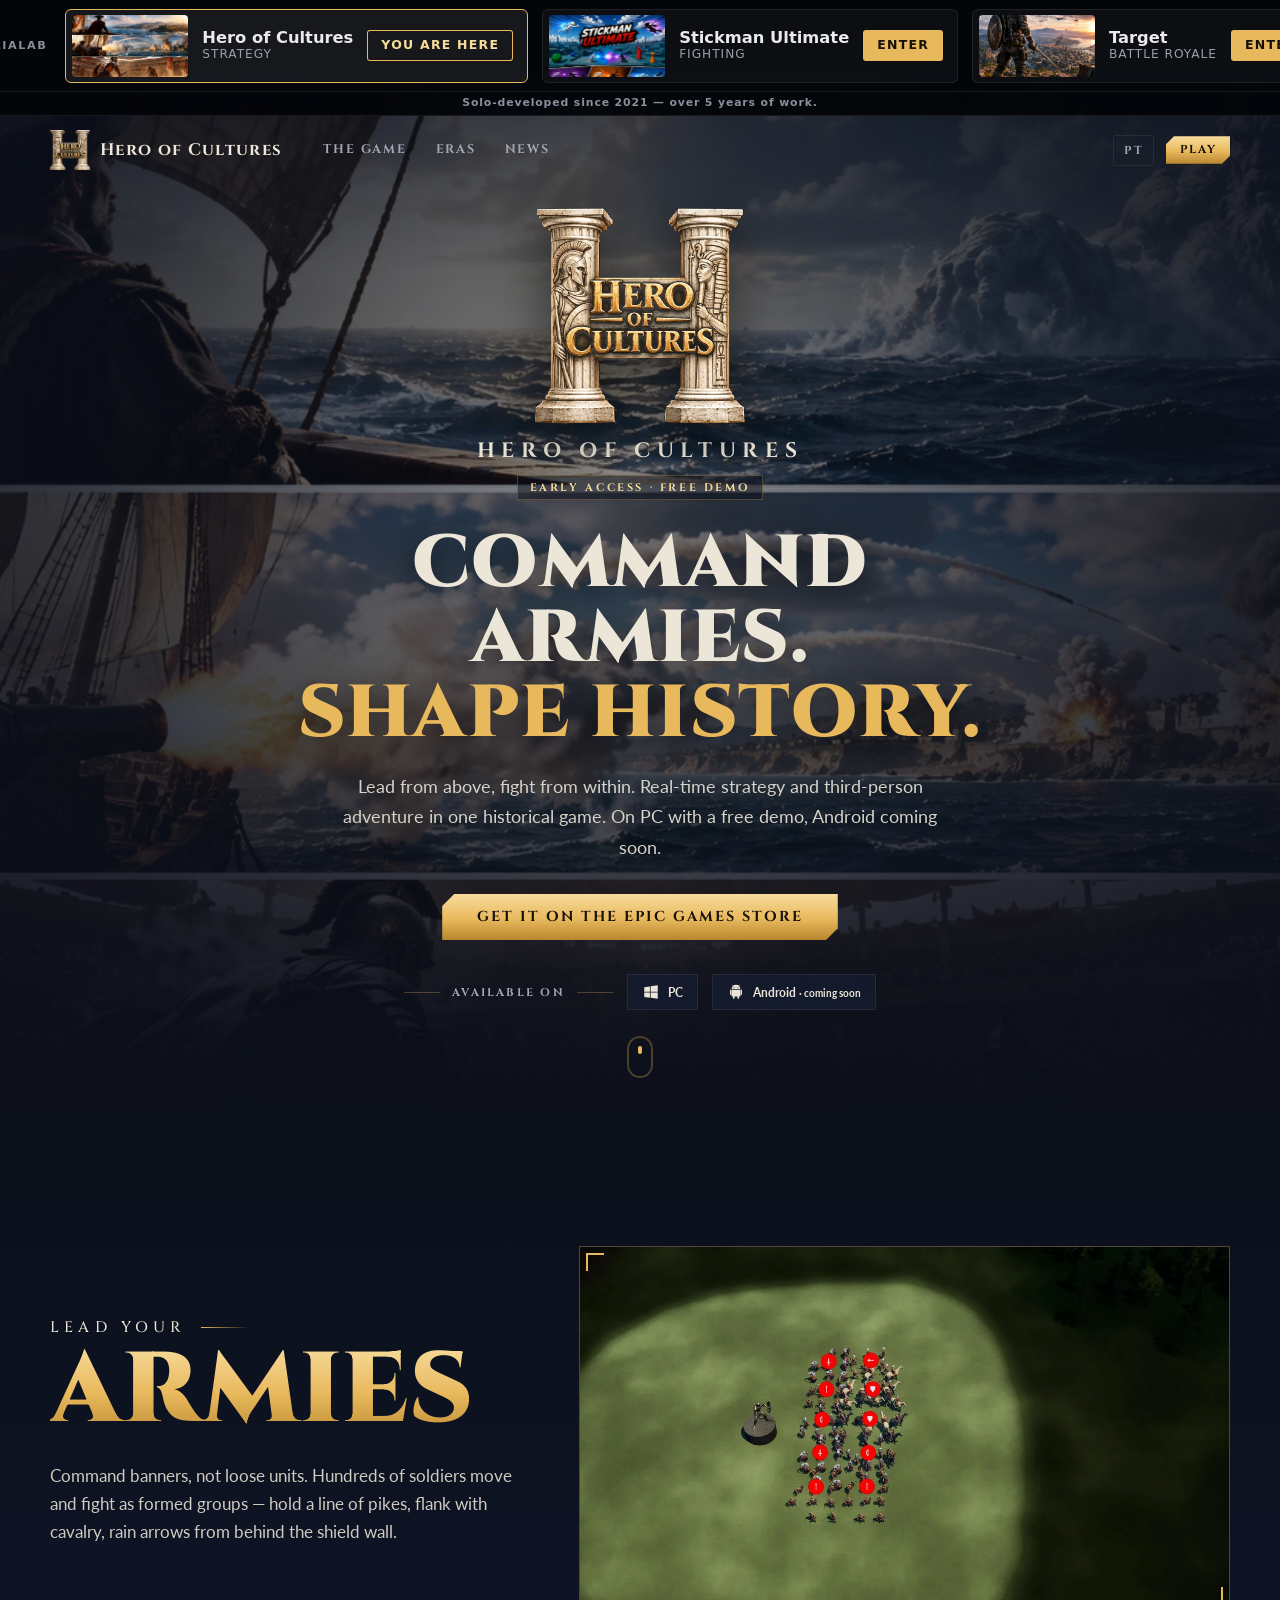
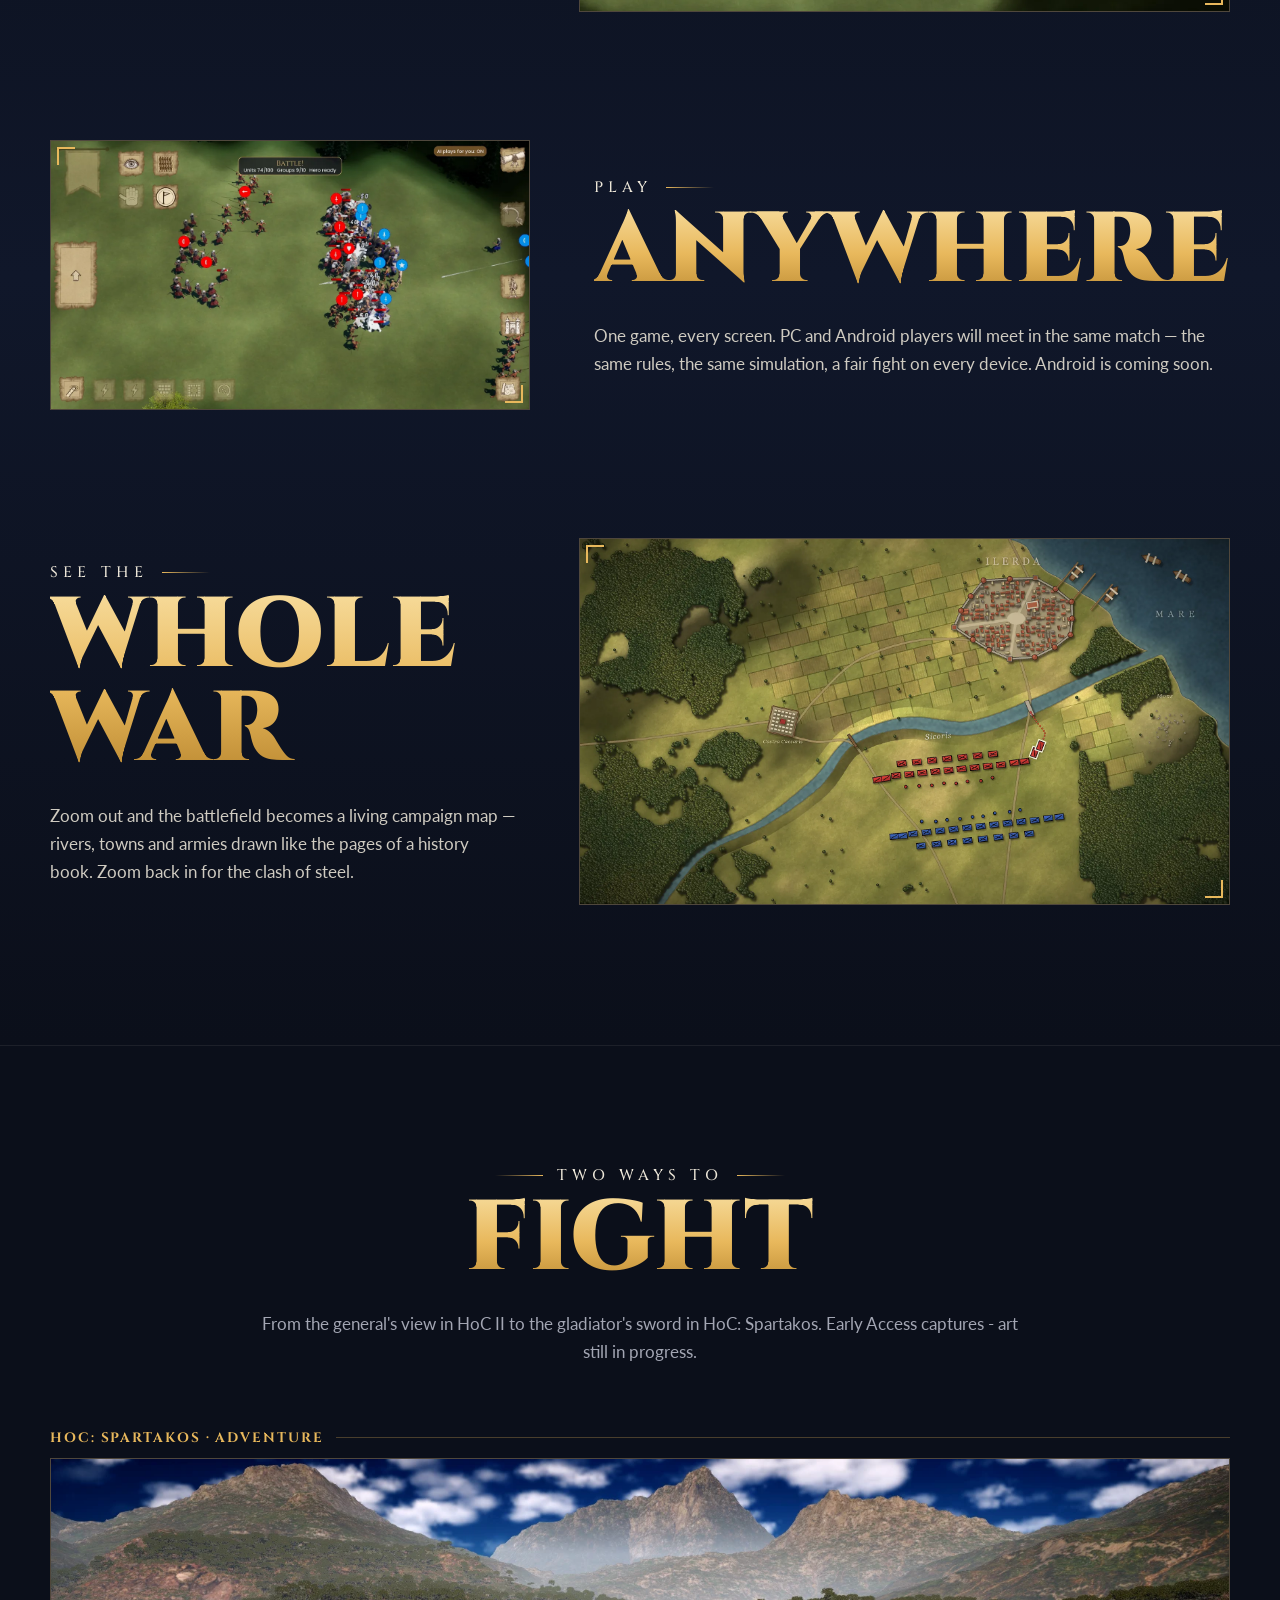
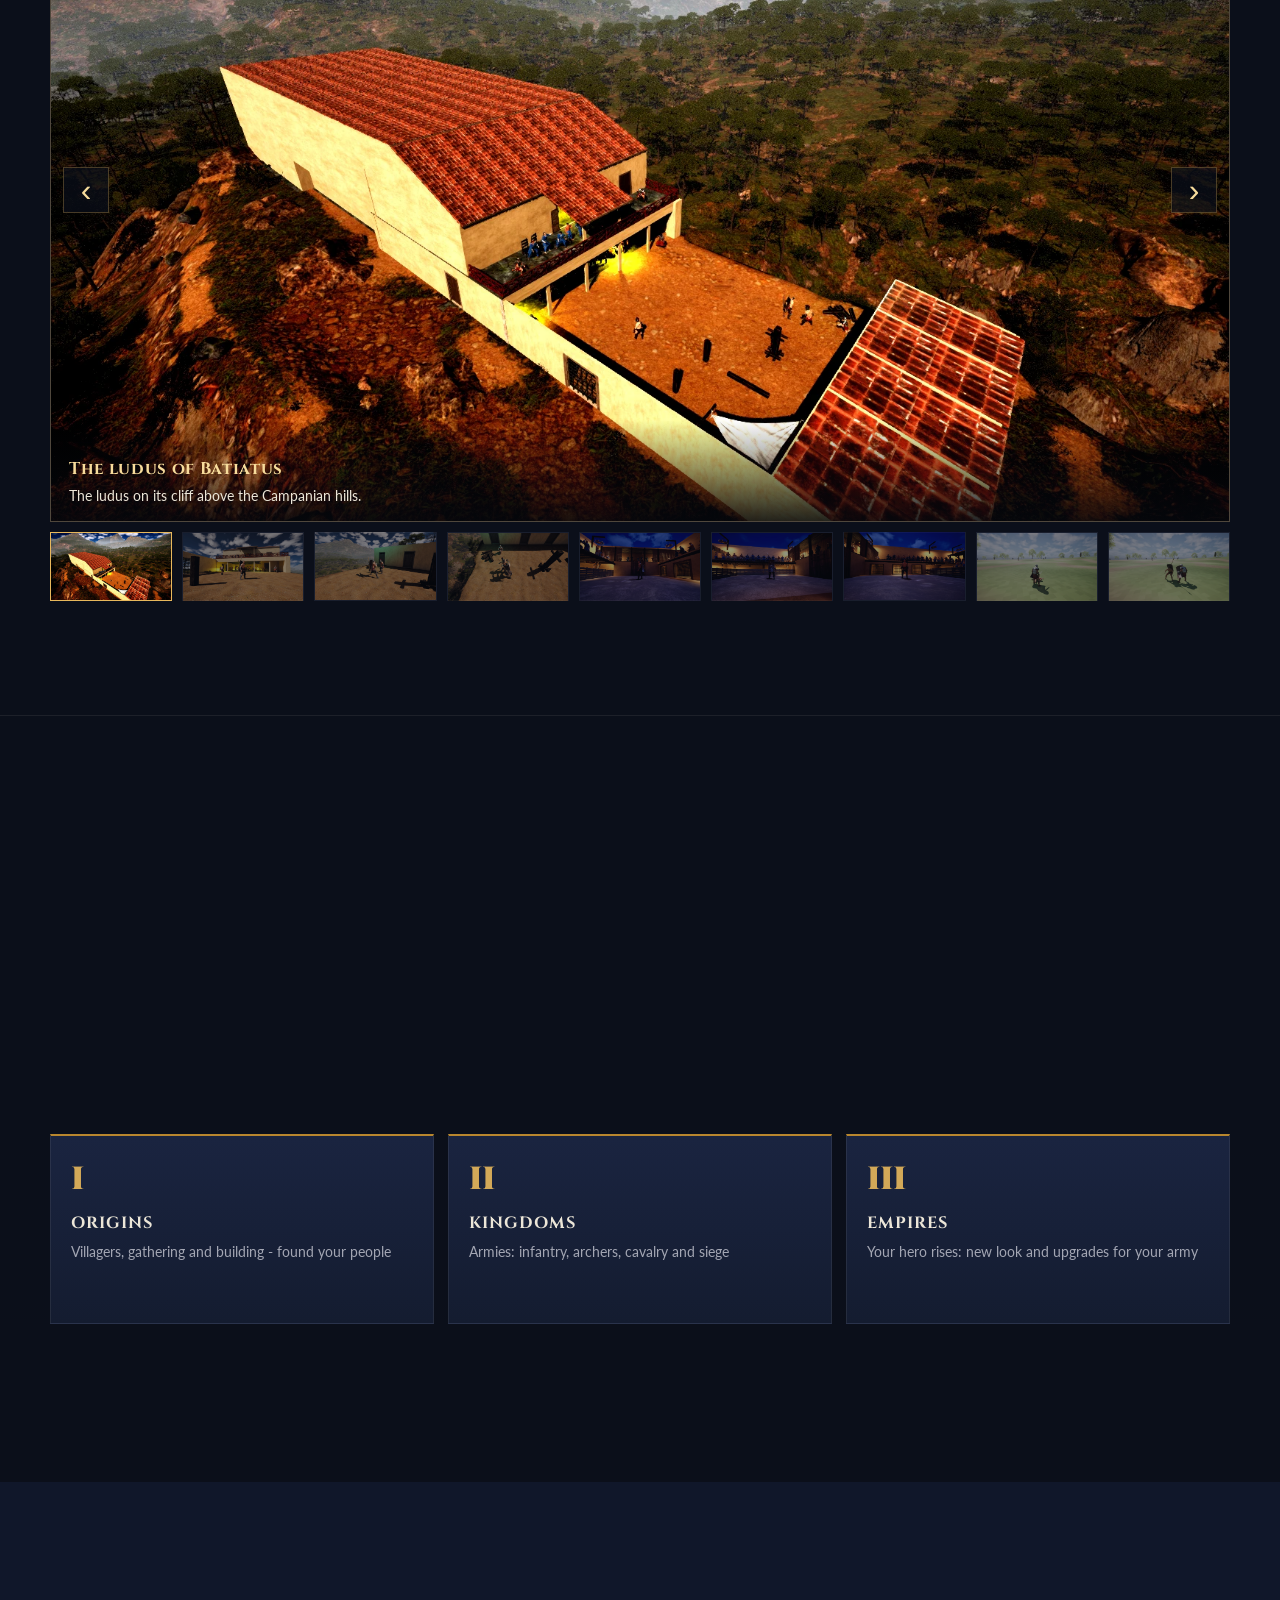
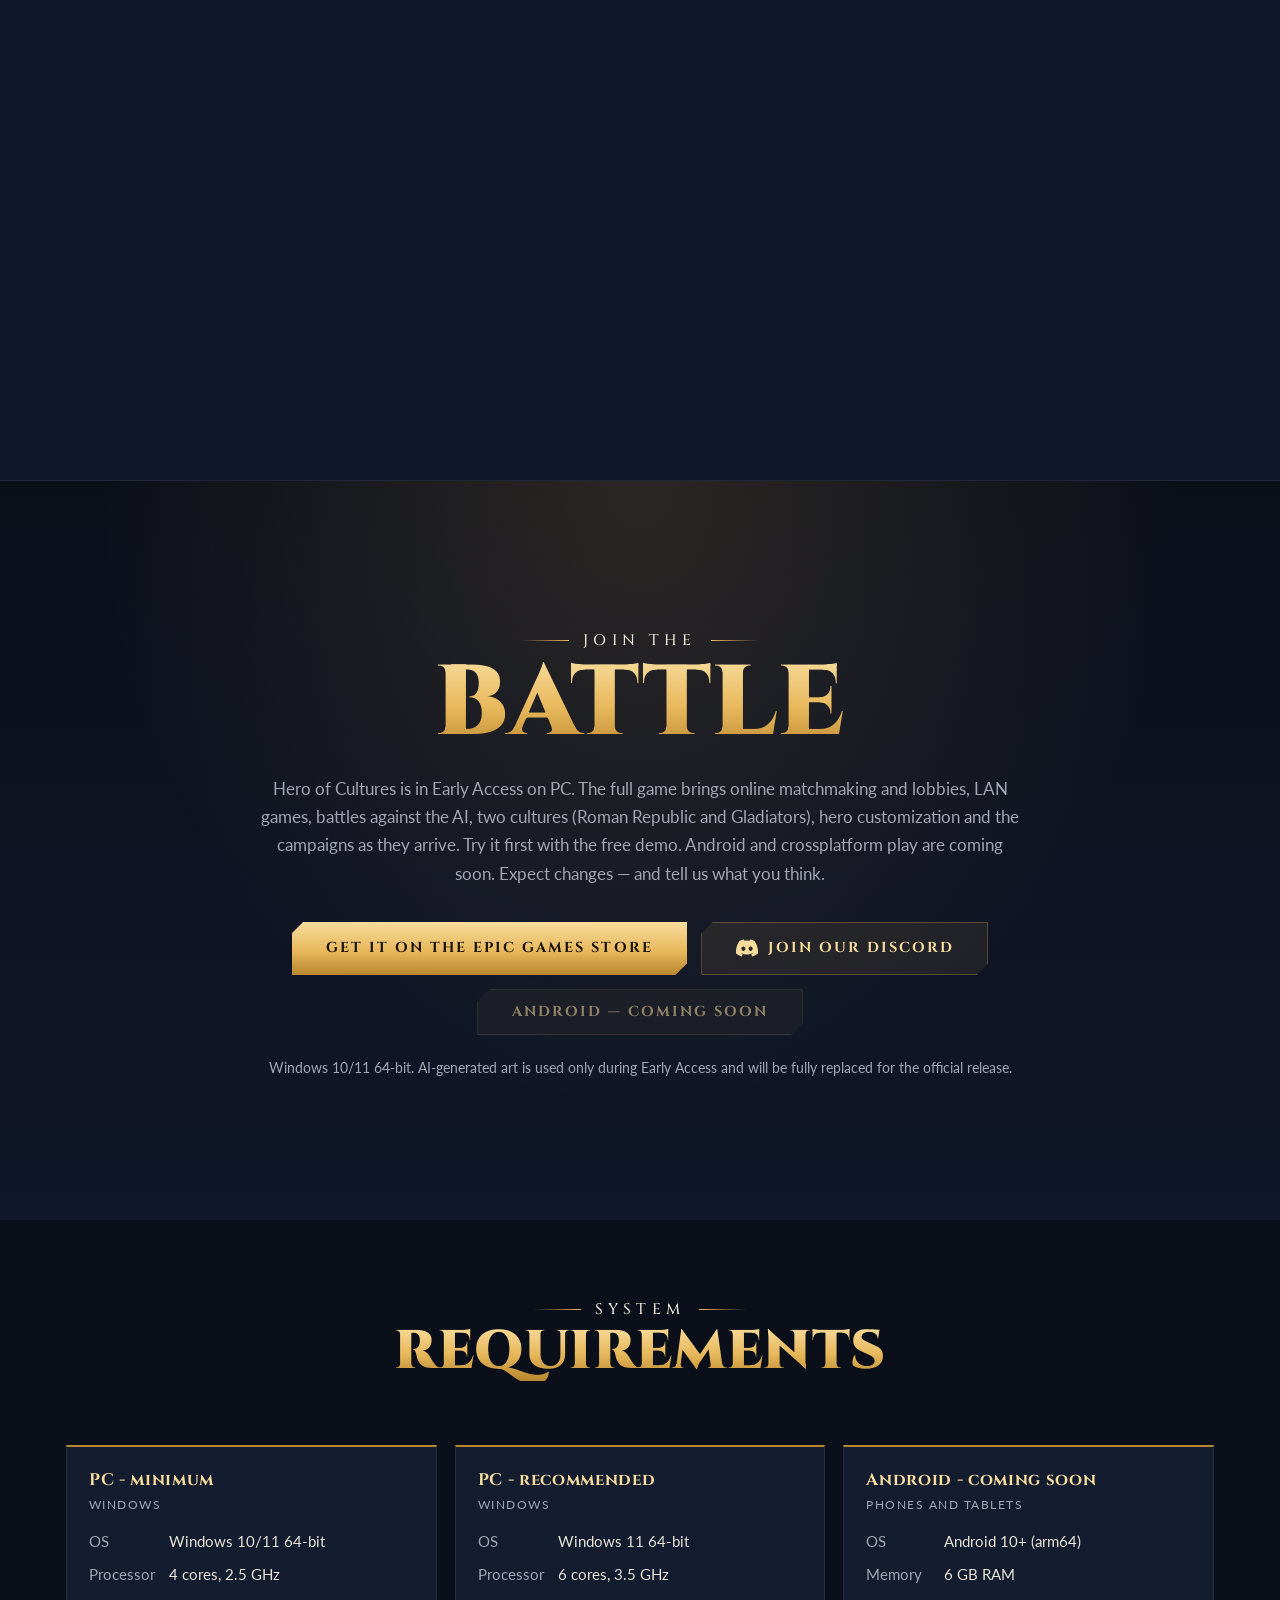
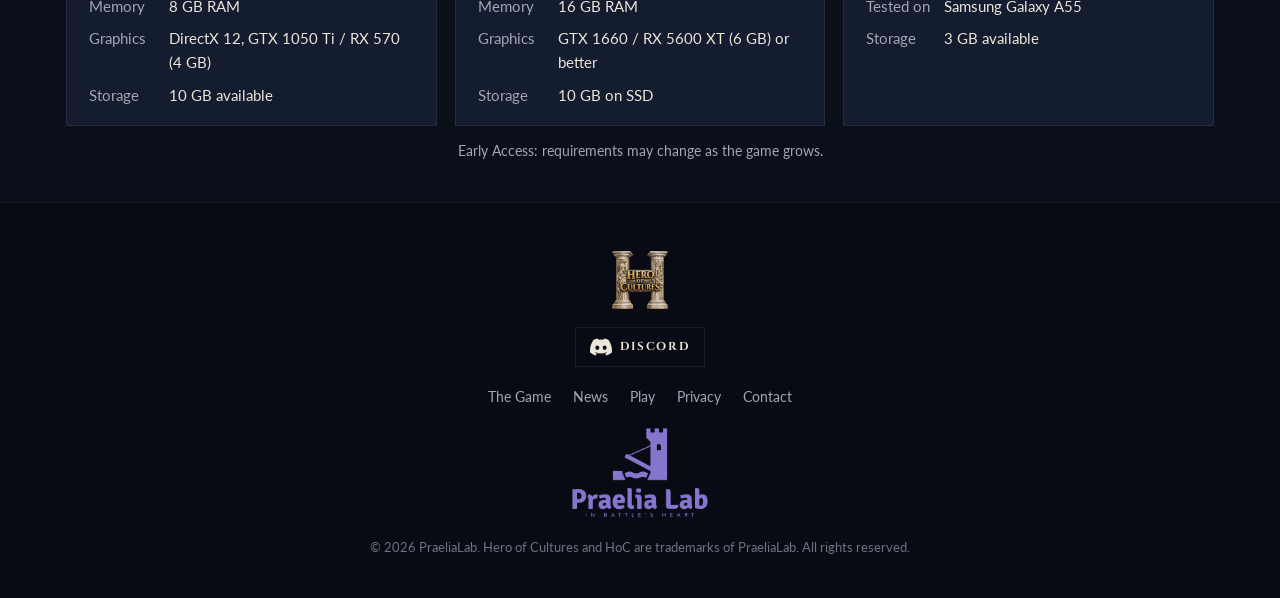
==== commit ce40ec99: "Spartakos slider: new in-game photo pack (ludus from the air, hall, training, sparring, old arena of" ====
--- a/index.html
+++ b/index.html
@@ -19,7 +19,7 @@
   <link rel="preconnect" href="https://fonts.googleapis.com">
   <link rel="preconnect" href="https://fonts.gstatic.com" crossorigin>
   <link href="https://fonts.googleapis.com/css2?family=Cinzel:wght@500;700;900&family=Lato:ital,wght@0,400;0,700;1,400&display=swap" rel="stylesheet">
-  <link rel="stylesheet" href="css/style.css?v=20261006c">
+  <link rel="stylesheet" href="css/style.css?v=20261008b">
 </head>
 <body>
 
@@ -140,34 +140,54 @@
     <h3 class="modes__title"><span data-i18n="modes.tab.sp">HoC: Spartakos · Adventure</span></h3>
     <div class="modes__stage">
       <figure class="modes__slide is-on">
-        <img class="zoomable" src="img/spartakos/ludus_yard.webp" alt="The Ludus - The gladiator school of Batiatus: your hub between fights." loading="lazy" width="1600" height="900">
-        <figcaption><strong data-i18n="modes.sp1.t">The Ludus</strong> <span data-i18n="modes.sp1.d">The gladiator school of Batiatus: your hub between fights.</span></figcaption>
-      </figure>
-      <figure class="modes__slide">
-        <img class="zoomable" src="img/spartakos/ludus_arena_fight2.webp" alt="The Arena ladder - Varro starts the side-view duels against the gladiators of the Ludus." loading="lazy" width="1600" height="900">
-        <figcaption><strong data-i18n="modes.sp2.t">The Arena ladder</strong> <span data-i18n="modes.sp2.d">Varro starts the side-view duels against the gladiators of the Ludus.</span></figcaption>
+        <img class="zoomable" src="img/spartakos/ludus_cinematic_pano.webp" alt="The ludus of Batiatus - The ludus on its cliff above the Campanian hills." loading="lazy" width="1600" height="900">
+        <figcaption><strong data-i18n="modes.sp1.t">The ludus of Batiatus</strong> <span data-i18n="modes.sp1.d">The ludus on its cliff above the Campanian hills.</span></figcaption>
+      </figure>
+      <figure class="modes__slide">
+        <img class="zoomable" src="img/spartakos/ludus_normal_balcony.webp" alt="The gladiators’ hall - The hall of the gladiators under the lanista’s balcony: your hub between fights." loading="lazy" width="1600" height="900">
+        <figcaption><strong data-i18n="modes.sp2.t">The gladiators’ hall</strong> <span data-i18n="modes.sp2.d">The hall of the gladiators under the lanista’s balcony: your hub between fights.</span></figcaption>
+      </figure>
+      <figure class="modes__slide">
+        <img class="zoomable" src="img/spartakos/ludus_normal_sparring.webp" alt="Training in the yard - Mountains and pine forest beyond - sharpen your blade before the Arena ladder." loading="lazy" width="1600" height="900">
+        <figcaption><strong data-i18n="modes.sp3.t">Training in the yard</strong> <span data-i18n="modes.sp3.d">Mountains and pine forest beyond - sharpen your blade before the Arena ladder.</span></figcaption>
+      </figure>
+      <figure class="modes__slide">
+        <img class="zoomable" src="img/spartakos/ludus_topdown_sparring.webp" alt="Sparring - A training partner who takes the blows. Varro starts the Arena ladder." loading="lazy" width="1600" height="900">
+        <figcaption><strong data-i18n="modes.sp4.t">Sparring</strong> <span data-i18n="modes.sp4.d">A training partner who takes the blows. Varro starts the Arena ladder.</span></figcaption>
+      </figure>
+      <figure class="modes__slide">
+        <img class="zoomable" src="img/spartakos/arena_normal_north.webp" alt="The old arena of Capua - Night falls and the crowd waits: Oenomaus sends you onto the old sands." loading="lazy" width="1600" height="900">
+        <figcaption><strong data-i18n="modes.sp5.t">The old arena of Capua</strong> <span data-i18n="modes.sp5.d">Night falls and the crowd waits: Oenomaus sends you onto the old sands.</span></figcaption>
+      </figure>
+      <figure class="modes__slide">
+        <img class="zoomable" src="img/spartakos/arena_normal_east.webp" alt="Torches and moonlight - Torches and moonlight over the sand - the crowd waits for entertainment." loading="lazy" width="1600" height="900">
+        <figcaption><strong data-i18n="modes.sp6.t">Torches and moonlight</strong> <span data-i18n="modes.sp6.d">Torches and moonlight over the sand - the crowd waits for entertainment.</span></figcaption>
+      </figure>
+      <figure class="modes__slide">
+        <img class="zoomable" src="img/spartakos/arena_normal_west.webp" alt="The gladiator under the torches - The stands are full and the torches burn - step forward and give them a show." loading="lazy" width="1600" height="900">
+        <figcaption><strong data-i18n="modes.sp9.t">The gladiator under the torches</strong> <span data-i18n="modes.sp9.d">The stands are full and the torches burn - step forward and give them a show.</span></figcaption>
       </figure>
       <figure class="modes__slide">
         <img class="zoomable" src="img/spartakos/forest_adventure.webp" alt="Into the forest - Leave through the gate: survive the danger zone and reach its edge to move on." loading="lazy" width="1600" height="900">
-        <figcaption><strong data-i18n="modes.sp3.t">Into the forest</strong> <span data-i18n="modes.sp3.d">Leave through the gate: survive the danger zone and reach its edge to move on.</span></figcaption>
+        <figcaption><strong data-i18n="modes.sp7.t">Into the forest</strong> <span data-i18n="modes.sp7.d">Leave through the gate: survive the danger zone and reach its edge to move on.</span></figcaption>
       </figure>
       <figure class="modes__slide">
         <img class="zoomable" src="img/spartakos/forest_fight.webp" alt="Fight in the wild - Roman soldiers and horsemen - sword, spear or bow, on foot or on horseback." loading="lazy" width="1600" height="900">
-        <figcaption><strong data-i18n="modes.sp4.t">Fight in the wild</strong> <span data-i18n="modes.sp4.d">Roman soldiers and horsemen - sword, spear or bow, on foot or on horseback.</span></figcaption>
-      </figure>
-      <figure class="modes__slide">
-        <img class="zoomable" src="img/spartakos/old_arena.webp" alt="The old arena of Capua - Oenomaus sends you into the old sands of Capua, where the crowd waits for entertainment." loading="lazy" width="1600" height="900">
-        <figcaption><strong data-i18n="modes.sp5.t">The old arena of Capua</strong> <span data-i18n="modes.sp5.d">Oenomaus sends you into the old sands of Capua, where the crowd waits for entertainment.</span></figcaption>
+        <figcaption><strong data-i18n="modes.sp8.t">Fight in the wild</strong> <span data-i18n="modes.sp8.d">Roman soldiers and horsemen - sword, spear or bow, on foot or on horseback.</span></figcaption>
       </figure>
       <button class="modes__nav modes__nav--prev" type="button" aria-label="Previous">&#8249;</button>
       <button class="modes__nav modes__nav--next" type="button" aria-label="Next">&#8250;</button>
     </div>
     <div class="modes__thumbs">
-      <button class="modes__thumb is-on" type="button" style="background-image:url('img/spartakos/ludus_yard.webp')" aria-label="The Ludus"></button>
-      <button class="modes__thumb" type="button" style="background-image:url('img/spartakos/ludus_arena_fight2.webp')" aria-label="The Arena ladder"></button>
+      <button class="modes__thumb is-on" type="button" style="background-image:url('img/spartakos/ludus_cinematic_pano.webp')" aria-label="The ludus of Batiatus"></button>
+      <button class="modes__thumb" type="button" style="background-image:url('img/spartakos/ludus_normal_balcony.webp')" aria-label="The gladiators’ hall"></button>
+      <button class="modes__thumb" type="button" style="background-image:url('img/spartakos/ludus_normal_sparring.webp')" aria-label="Training in the yard"></button>
+      <button class="modes__thumb" type="button" style="background-image:url('img/spartakos/ludus_topdown_sparring.webp')" aria-label="Sparring"></button>
+      <button class="modes__thumb" type="button" style="background-image:url('img/spartakos/arena_normal_north.webp')" aria-label="The old arena of Capua"></button>
+      <button class="modes__thumb" type="button" style="background-image:url('img/spartakos/arena_normal_east.webp')" aria-label="Torches and moonlight"></button>
+      <button class="modes__thumb" type="button" style="background-image:url('img/spartakos/arena_normal_west.webp')" aria-label="The gladiator under the torches"></button>
       <button class="modes__thumb" type="button" style="background-image:url('img/spartakos/forest_adventure.webp')" aria-label="Into the forest"></button>
       <button class="modes__thumb" type="button" style="background-image:url('img/spartakos/forest_fight.webp')" aria-label="Fight in the wild"></button>
-      <button class="modes__thumb" type="button" style="background-image:url('img/spartakos/old_arena.webp')" aria-label="The old arena of Capua"></button>
     </div>
   </div>
   </div>
@@ -235,8 +255,8 @@
   <p class="footer__copy">© <span id="year">2026</span> PraeliaLab. Hero of Cultures and HoC are trademarks of PraeliaLab. <span data-i18n="footer.rights">All rights reserved.</span></p>
 </footer>
 
-<script src="js/content.js?v=20261006c"></script>
-<script src="js/i18n.js?v=20261006c"></script>
-<script src="js/main.js?v=20261006c"></script>
+<script src="js/content.js?v=20261008b"></script>
+<script src="js/i18n.js?v=20261008b"></script>
+<script src="js/main.js?v=20261008b"></script>
 </body>
 </html>
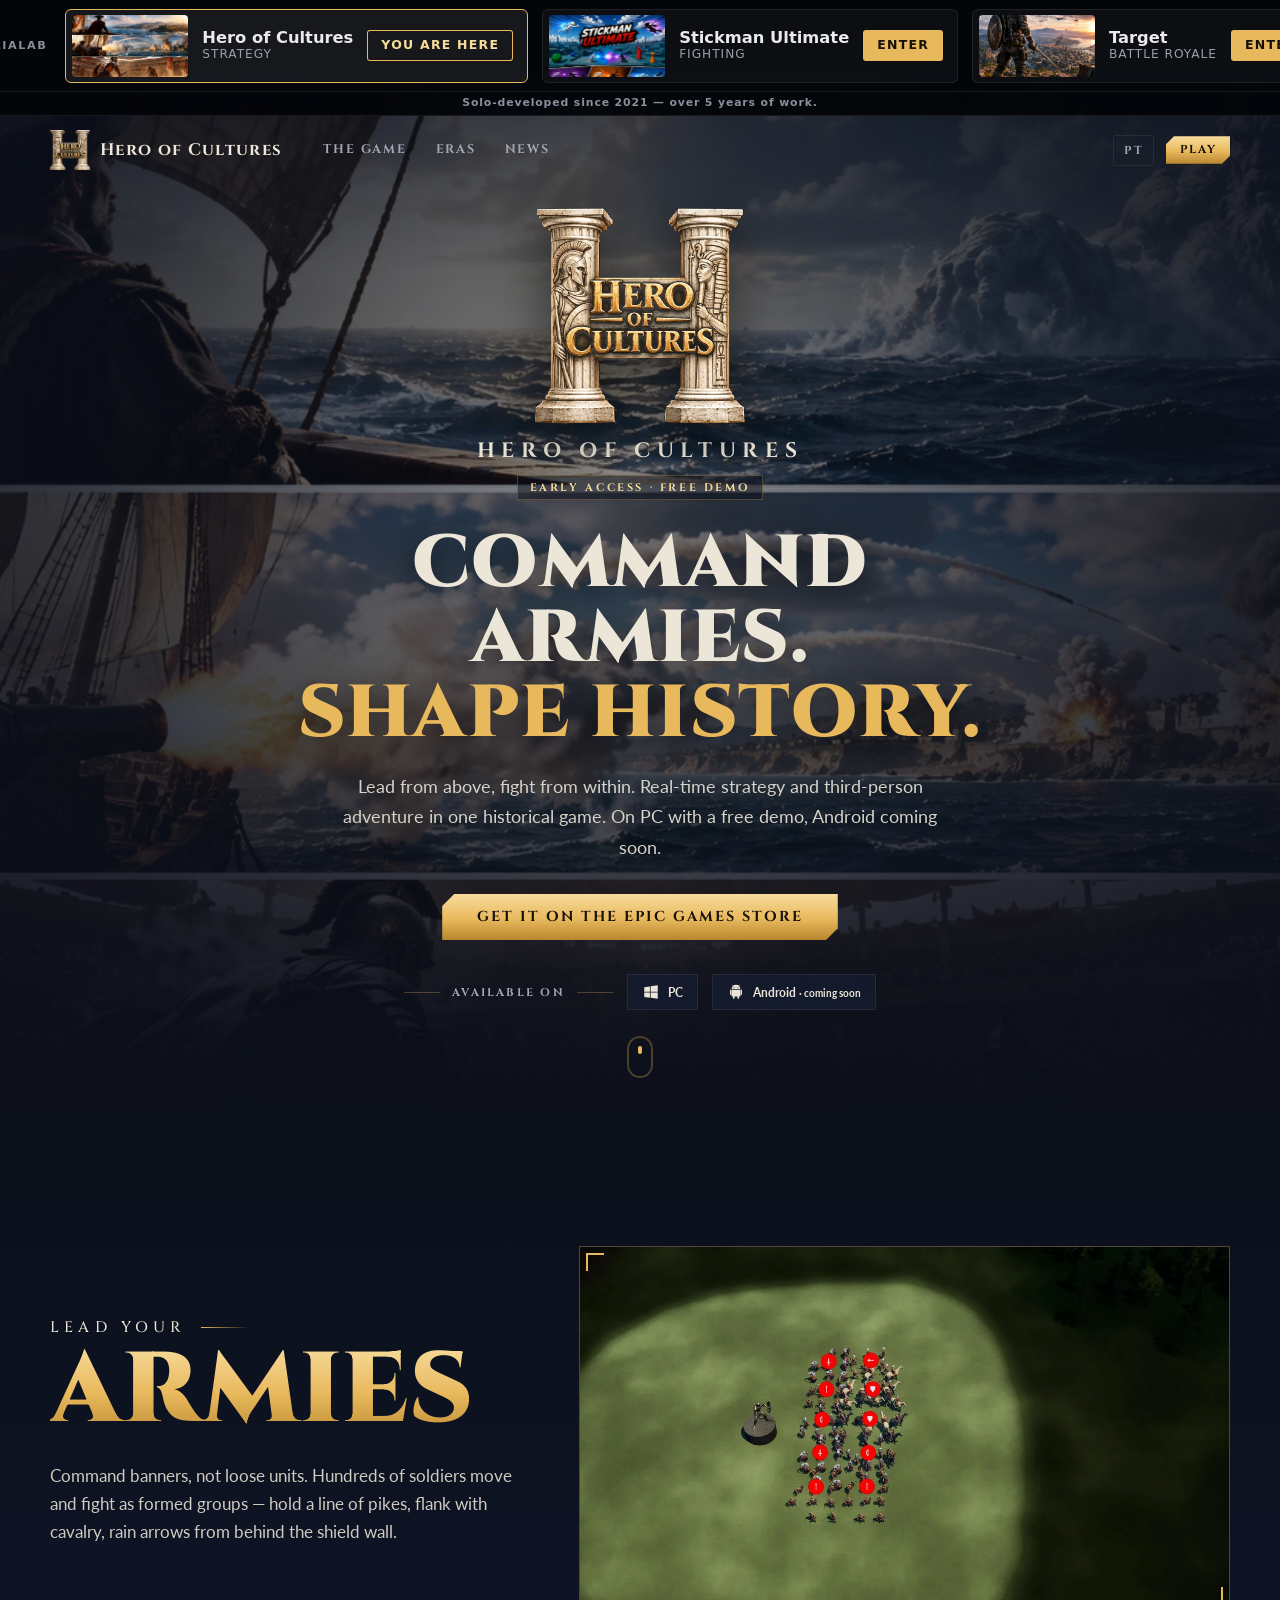
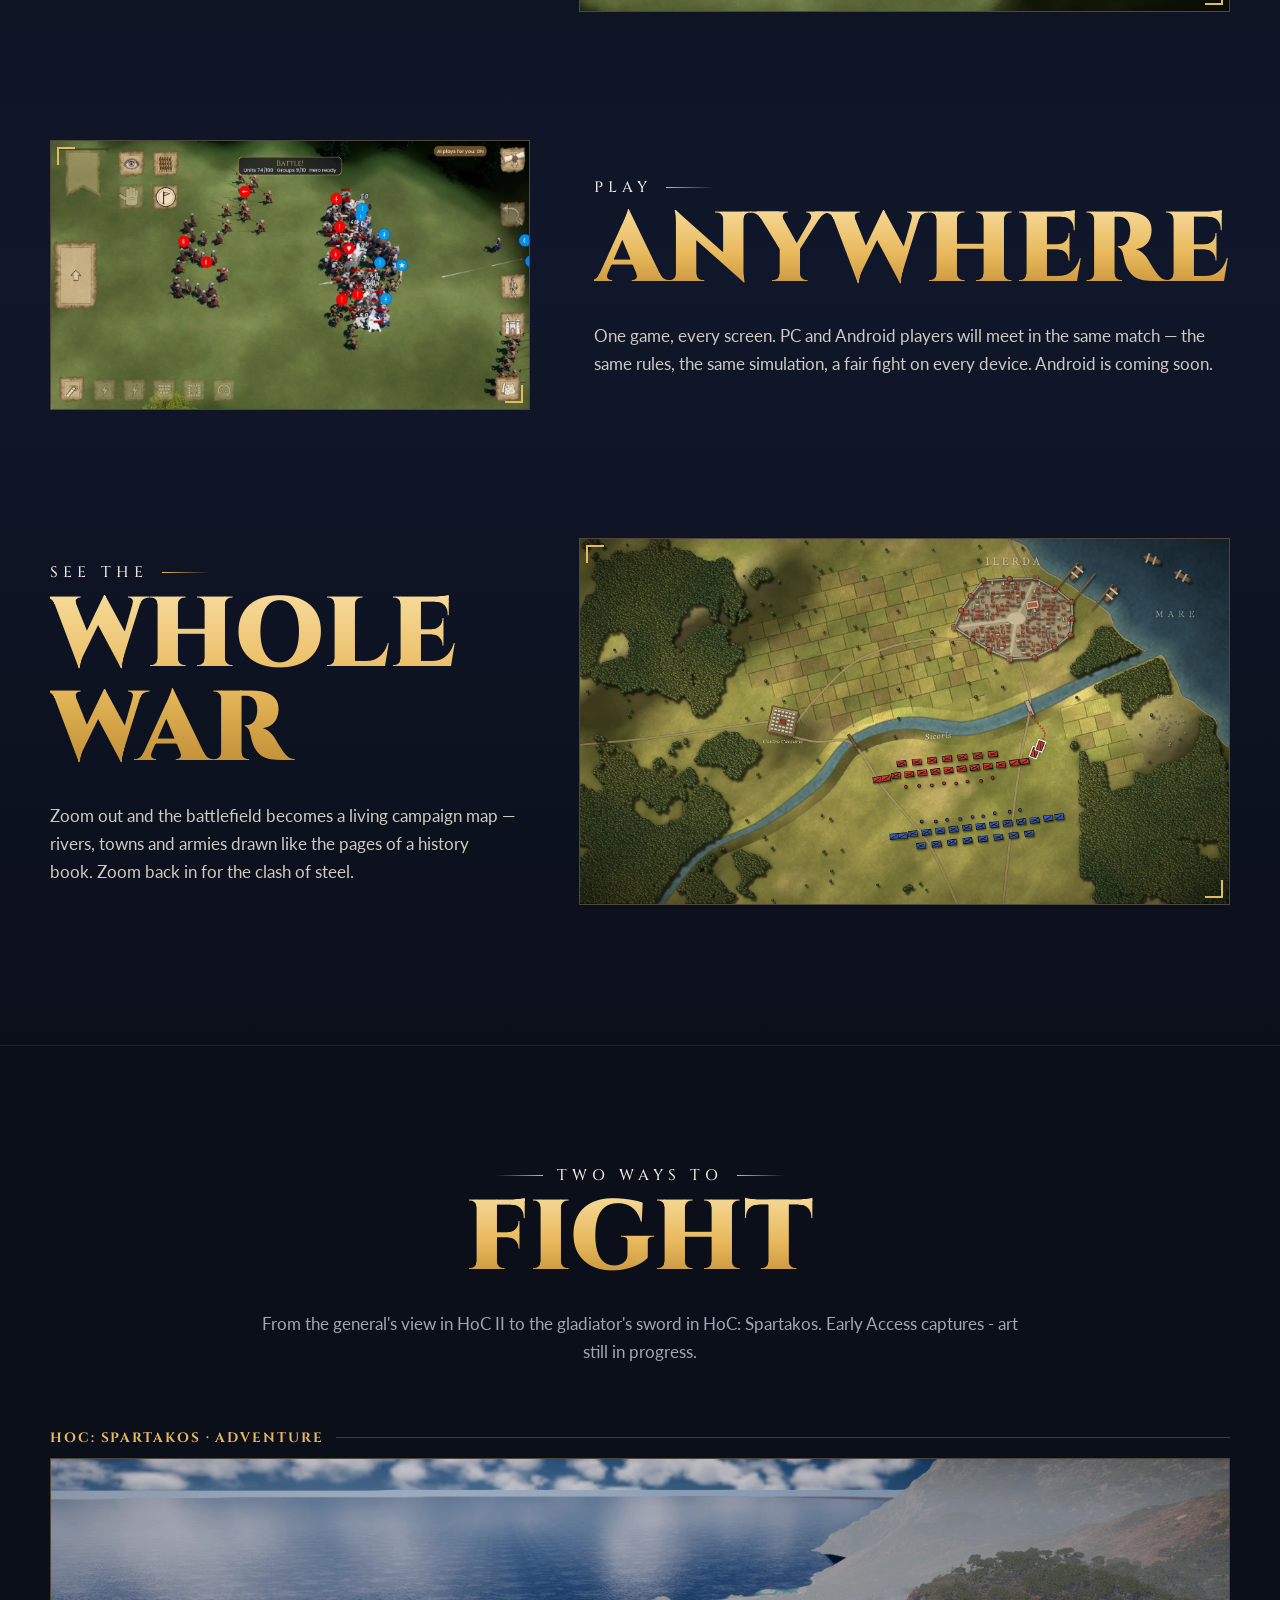
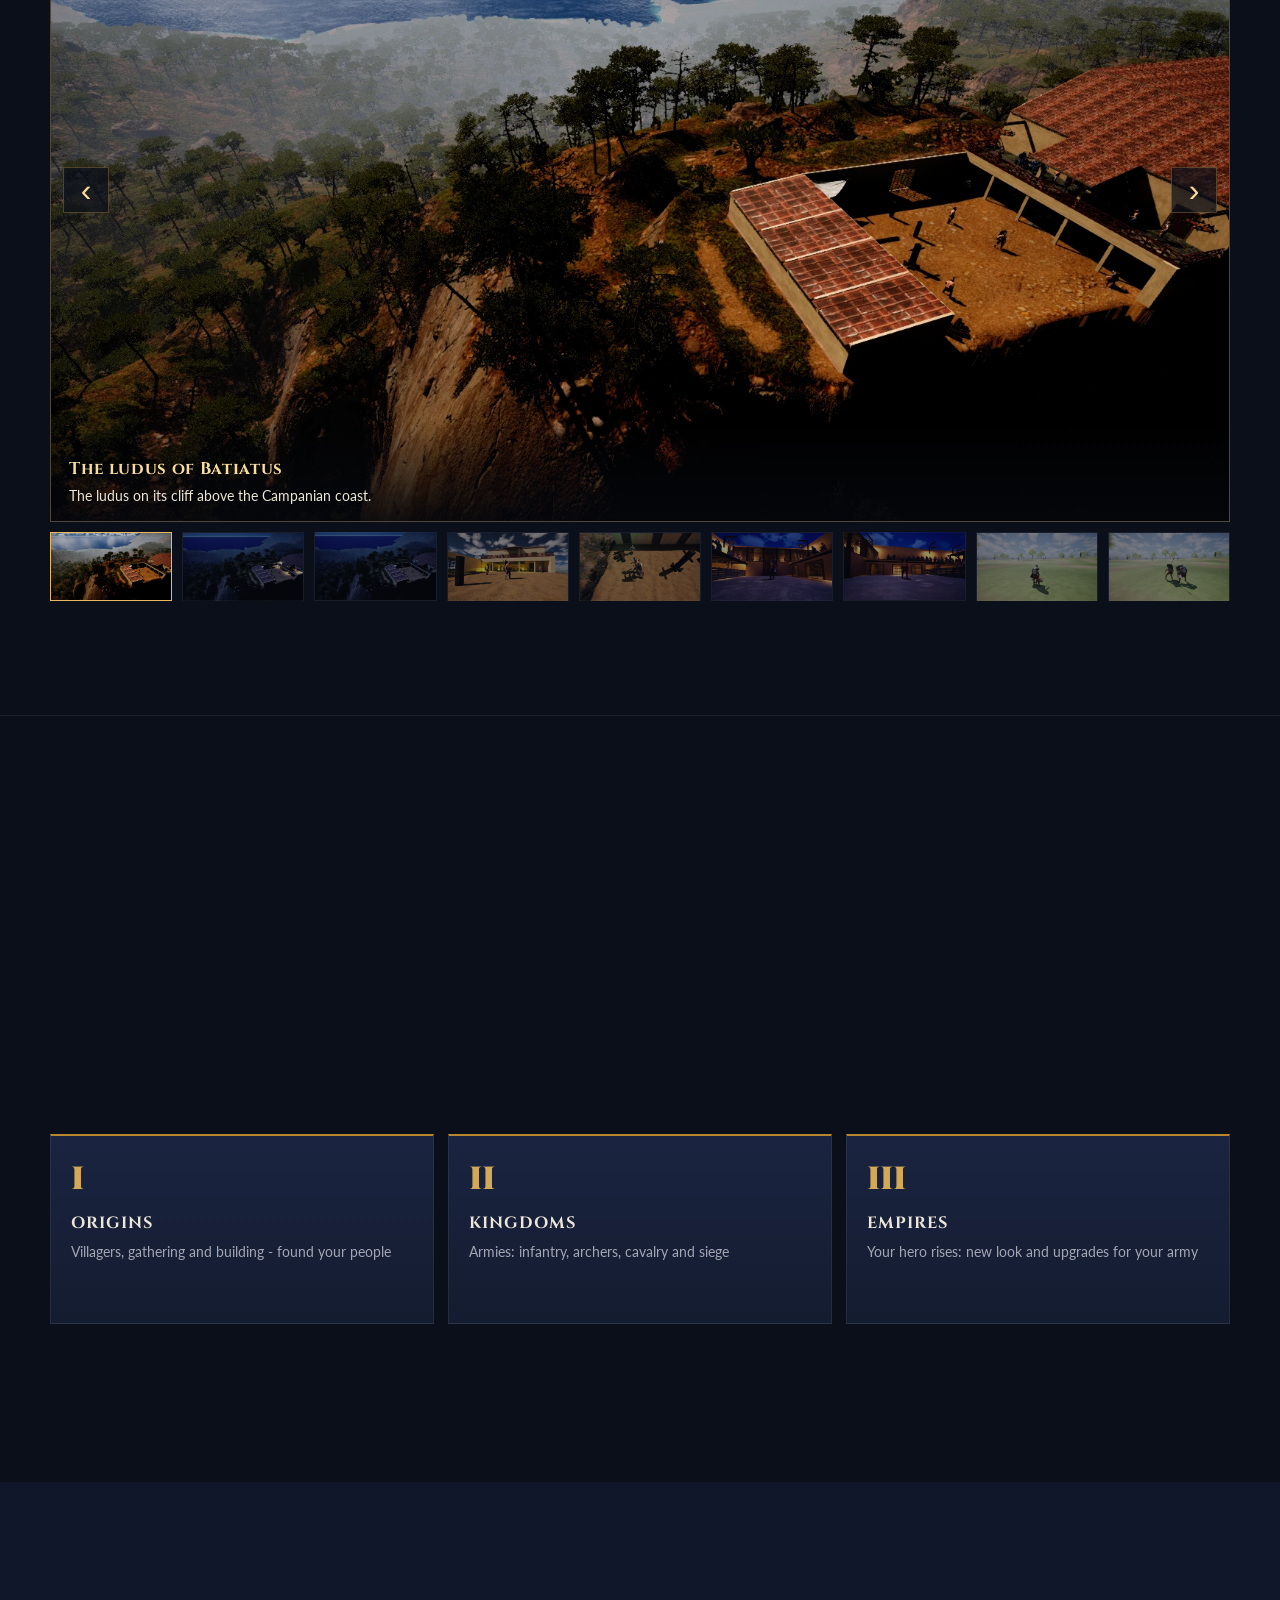
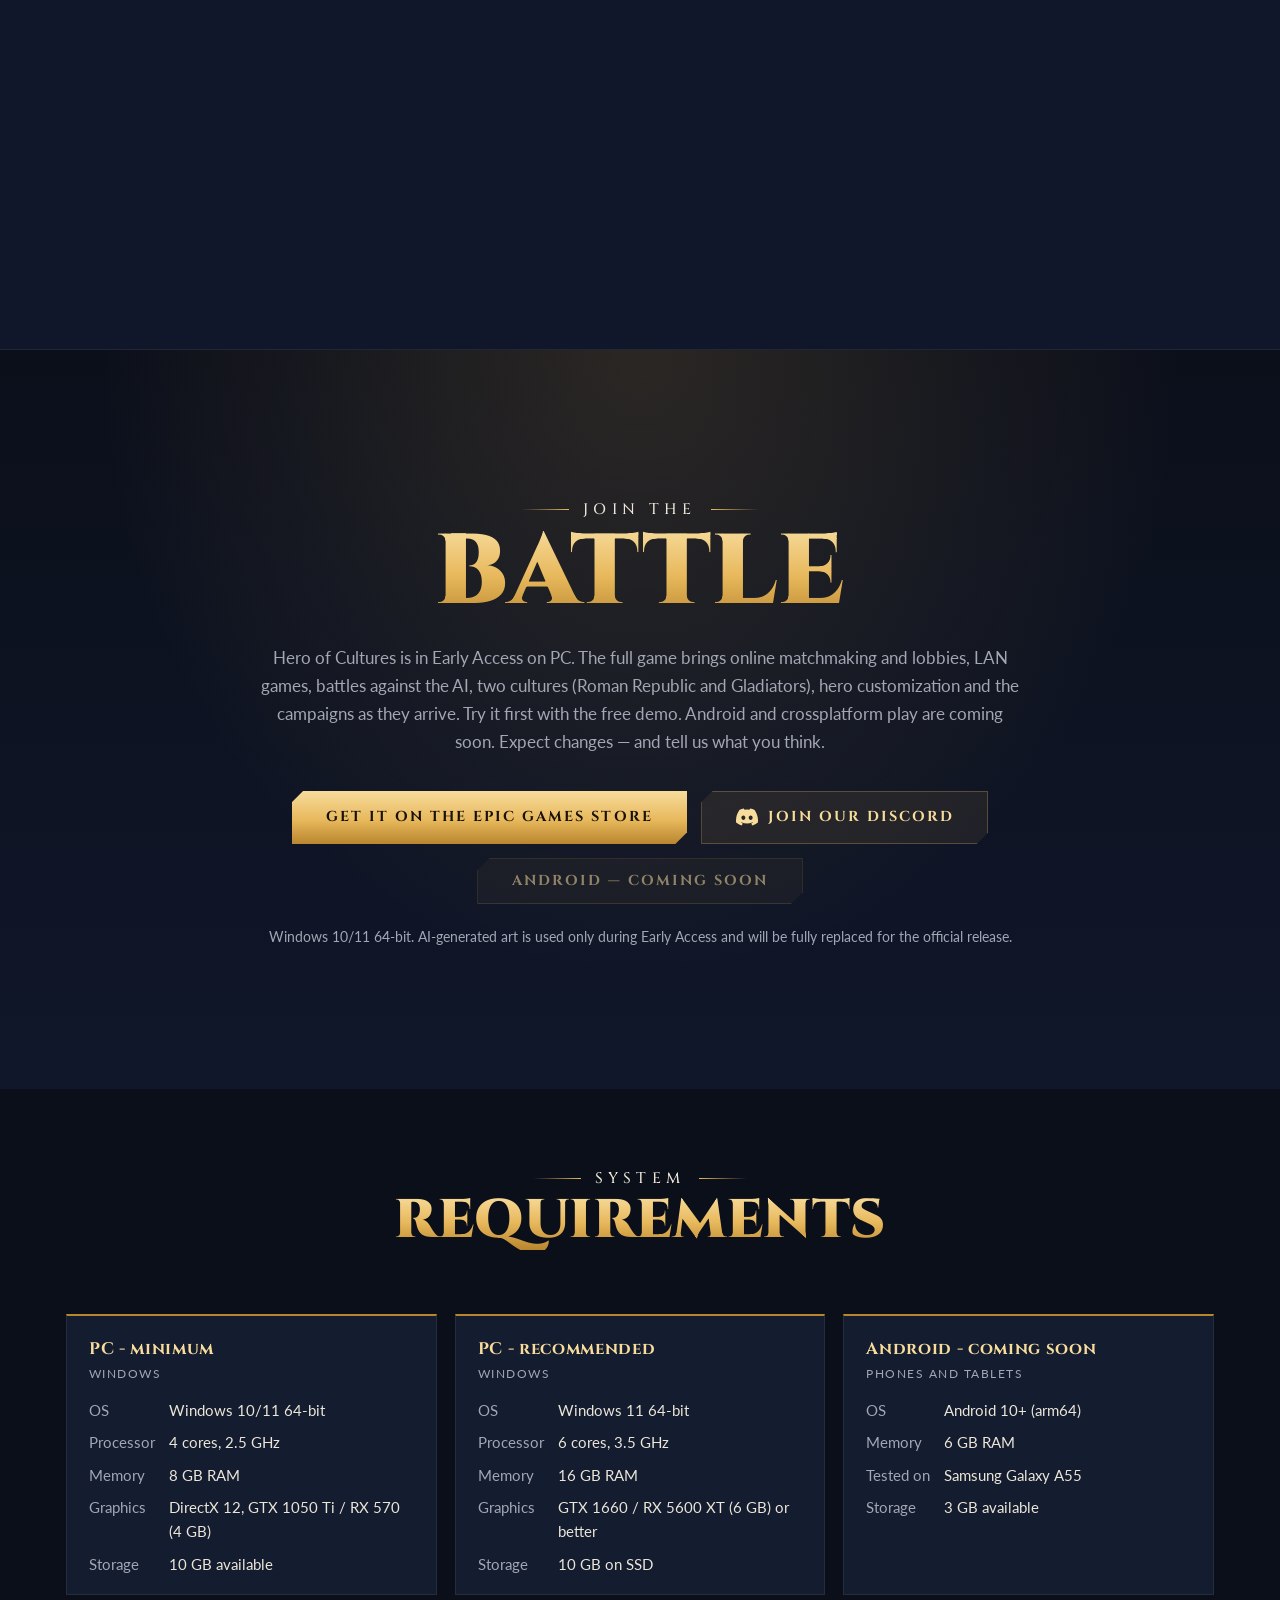
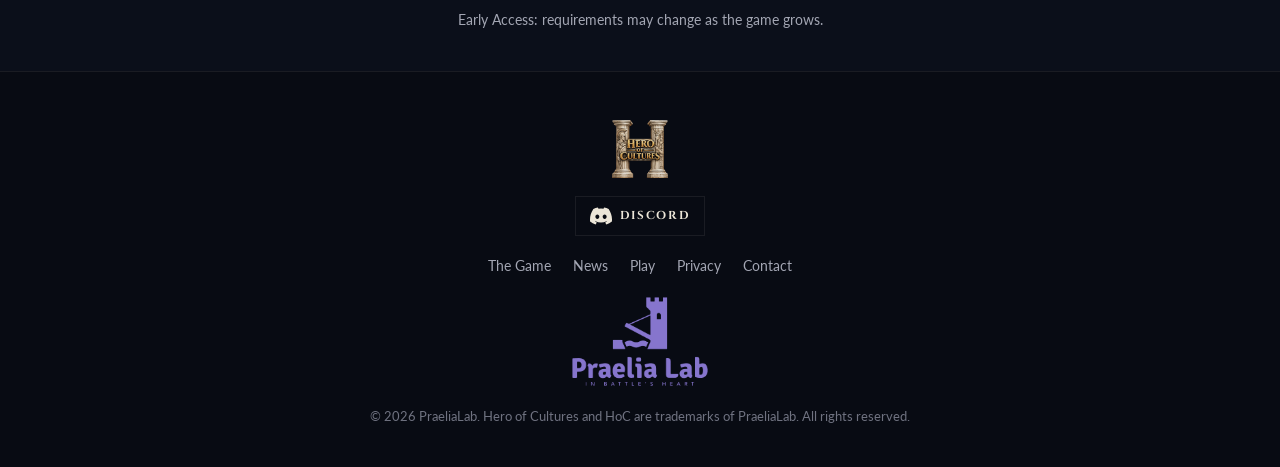
==== commit 48118dfd: "Spartakos slider: final cinematic Ludus shots (day / night lit / night dark), arena night shots, 9 i" ====
--- a/index.html
+++ b/index.html
@@ -19,7 +19,7 @@
   <link rel="preconnect" href="https://fonts.googleapis.com">
   <link rel="preconnect" href="https://fonts.gstatic.com" crossorigin>
   <link href="https://fonts.googleapis.com/css2?family=Cinzel:wght@500;700;900&family=Lato:ital,wght@0,400;0,700;1,400&display=swap" rel="stylesheet">
-  <link rel="stylesheet" href="css/style.css?v=20261008b">
+  <link rel="stylesheet" href="css/style.css?v=20261008f">
 </head>
 <body>
 
@@ -140,18 +140,22 @@
     <h3 class="modes__title"><span data-i18n="modes.tab.sp">HoC: Spartakos · Adventure</span></h3>
     <div class="modes__stage">
       <figure class="modes__slide is-on">
-        <img class="zoomable" src="img/spartakos/ludus_cinematic_pano.webp" alt="The ludus of Batiatus - The ludus on its cliff above the Campanian hills." loading="lazy" width="1600" height="900">
-        <figcaption><strong data-i18n="modes.sp1.t">The ludus of Batiatus</strong> <span data-i18n="modes.sp1.d">The ludus on its cliff above the Campanian hills.</span></figcaption>
+        <img class="zoomable" src="img/spartakos/ludus_cine_day.webp" alt="The ludus of Batiatus - The ludus on its cliff above the Campanian coast." loading="lazy" width="1600" height="900">
+        <figcaption><strong data-i18n="modes.sp10.t">The ludus of Batiatus</strong> <span data-i18n="modes.sp10.d">The ludus on its cliff above the Campanian coast.</span></figcaption>
+      </figure>
+      <figure class="modes__slide">
+        <img class="zoomable" src="img/spartakos/ludus_cine_night_lightson.webp" alt="Night over the ludus - The hall and the lanista’s balcony stay lit." loading="lazy" width="1600" height="900">
+        <figcaption><strong data-i18n="modes.sp11.t">Night over the ludus</strong> <span data-i18n="modes.sp11.d">The hall and the lanista’s balcony stay lit.</span></figcaption>
+      </figure>
+      <figure class="modes__slide">
+        <img class="zoomable" src="img/spartakos/ludus_cine_night_lightsoff.webp" alt="The ludus asleep - The ludus asleep under the moon." loading="lazy" width="1600" height="900">
+        <figcaption><strong data-i18n="modes.sp12.t">The ludus asleep</strong> <span data-i18n="modes.sp12.d">The ludus asleep under the moon.</span></figcaption>
       </figure>
       <figure class="modes__slide">
         <img class="zoomable" src="img/spartakos/ludus_normal_balcony.webp" alt="The gladiators’ hall - The hall of the gladiators under the lanista’s balcony: your hub between fights." loading="lazy" width="1600" height="900">
         <figcaption><strong data-i18n="modes.sp2.t">The gladiators’ hall</strong> <span data-i18n="modes.sp2.d">The hall of the gladiators under the lanista’s balcony: your hub between fights.</span></figcaption>
       </figure>
       <figure class="modes__slide">
-        <img class="zoomable" src="img/spartakos/ludus_normal_sparring.webp" alt="Training in the yard - Mountains and pine forest beyond - sharpen your blade before the Arena ladder." loading="lazy" width="1600" height="900">
-        <figcaption><strong data-i18n="modes.sp3.t">Training in the yard</strong> <span data-i18n="modes.sp3.d">Mountains and pine forest beyond - sharpen your blade before the Arena ladder.</span></figcaption>
-      </figure>
-      <figure class="modes__slide">
         <img class="zoomable" src="img/spartakos/ludus_topdown_sparring.webp" alt="Sparring - A training partner who takes the blows. Varro starts the Arena ladder." loading="lazy" width="1600" height="900">
         <figcaption><strong data-i18n="modes.sp4.t">Sparring</strong> <span data-i18n="modes.sp4.d">A training partner who takes the blows. Varro starts the Arena ladder.</span></figcaption>
       </figure>
@@ -160,10 +164,6 @@
         <figcaption><strong data-i18n="modes.sp5.t">The old arena of Capua</strong> <span data-i18n="modes.sp5.d">Night falls and the crowd waits: Oenomaus sends you onto the old sands.</span></figcaption>
       </figure>
       <figure class="modes__slide">
-        <img class="zoomable" src="img/spartakos/arena_normal_east.webp" alt="Torches and moonlight - Torches and moonlight over the sand - the crowd waits for entertainment." loading="lazy" width="1600" height="900">
-        <figcaption><strong data-i18n="modes.sp6.t">Torches and moonlight</strong> <span data-i18n="modes.sp6.d">Torches and moonlight over the sand - the crowd waits for entertainment.</span></figcaption>
-      </figure>
-      <figure class="modes__slide">
         <img class="zoomable" src="img/spartakos/arena_normal_west.webp" alt="The gladiator under the torches - The stands are full and the torches burn - step forward and give them a show." loading="lazy" width="1600" height="900">
         <figcaption><strong data-i18n="modes.sp9.t">The gladiator under the torches</strong> <span data-i18n="modes.sp9.d">The stands are full and the torches burn - step forward and give them a show.</span></figcaption>
       </figure>
@@ -179,12 +179,12 @@
       <button class="modes__nav modes__nav--next" type="button" aria-label="Next">&#8250;</button>
     </div>
     <div class="modes__thumbs">
-      <button class="modes__thumb is-on" type="button" style="background-image:url('img/spartakos/ludus_cinematic_pano.webp')" aria-label="The ludus of Batiatus"></button>
+      <button class="modes__thumb is-on" type="button" style="background-image:url('img/spartakos/ludus_cine_day.webp')" aria-label="The ludus of Batiatus"></button>
+      <button class="modes__thumb" type="button" style="background-image:url('img/spartakos/ludus_cine_night_lightson.webp')" aria-label="Night over the ludus"></button>
+      <button class="modes__thumb" type="button" style="background-image:url('img/spartakos/ludus_cine_night_lightsoff.webp')" aria-label="The ludus asleep"></button>
       <button class="modes__thumb" type="button" style="background-image:url('img/spartakos/ludus_normal_balcony.webp')" aria-label="The gladiators’ hall"></button>
-      <button class="modes__thumb" type="button" style="background-image:url('img/spartakos/ludus_normal_sparring.webp')" aria-label="Training in the yard"></button>
       <button class="modes__thumb" type="button" style="background-image:url('img/spartakos/ludus_topdown_sparring.webp')" aria-label="Sparring"></button>
       <button class="modes__thumb" type="button" style="background-image:url('img/spartakos/arena_normal_north.webp')" aria-label="The old arena of Capua"></button>
-      <button class="modes__thumb" type="button" style="background-image:url('img/spartakos/arena_normal_east.webp')" aria-label="Torches and moonlight"></button>
       <button class="modes__thumb" type="button" style="background-image:url('img/spartakos/arena_normal_west.webp')" aria-label="The gladiator under the torches"></button>
       <button class="modes__thumb" type="button" style="background-image:url('img/spartakos/forest_adventure.webp')" aria-label="Into the forest"></button>
       <button class="modes__thumb" type="button" style="background-image:url('img/spartakos/forest_fight.webp')" aria-label="Fight in the wild"></button>
@@ -255,8 +255,8 @@
   <p class="footer__copy">© <span id="year">2026</span> PraeliaLab. Hero of Cultures and HoC are trademarks of PraeliaLab. <span data-i18n="footer.rights">All rights reserved.</span></p>
 </footer>
 
-<script src="js/content.js?v=20261008b"></script>
-<script src="js/i18n.js?v=20261008b"></script>
-<script src="js/main.js?v=20261008b"></script>
+<script src="js/content.js?v=20261008f"></script>
+<script src="js/i18n.js?v=20261008f"></script>
+<script src="js/main.js?v=20261008f"></script>
 </body>
 </html>
--- a/css/style.css
+++ b/css/style.css
@@ -466,3 +466,12 @@
   background: rgba(5, 6, 10, .97); border-bottom: 1px solid rgba(255, 255, 255, .08);
   color: #8b8f9c; font: 600 .68rem/1 system-ui, sans-serif; letter-spacing: .08em; text-align: center;
 }
+/* Latest news: single horizontal card */
+.news .cards { grid-template-columns: 1fr; max-width: 760px; }
+.news .card { display: grid; grid-template-columns: 1fr 1fr; align-items: stretch; }
+.news .card .slot { border-bottom: 0; border-right: 1px solid var(--line-soft); height: 100%; }
+.news .card__body { display: flex; flex-direction: column; justify-content: center; padding: 18px 22px; }
+@media (max-width: 620px) {
+  .news .card { grid-template-columns: 1fr; }
+  .news .card .slot { border-right: 0; border-bottom: 1px solid var(--line-soft); }
+}
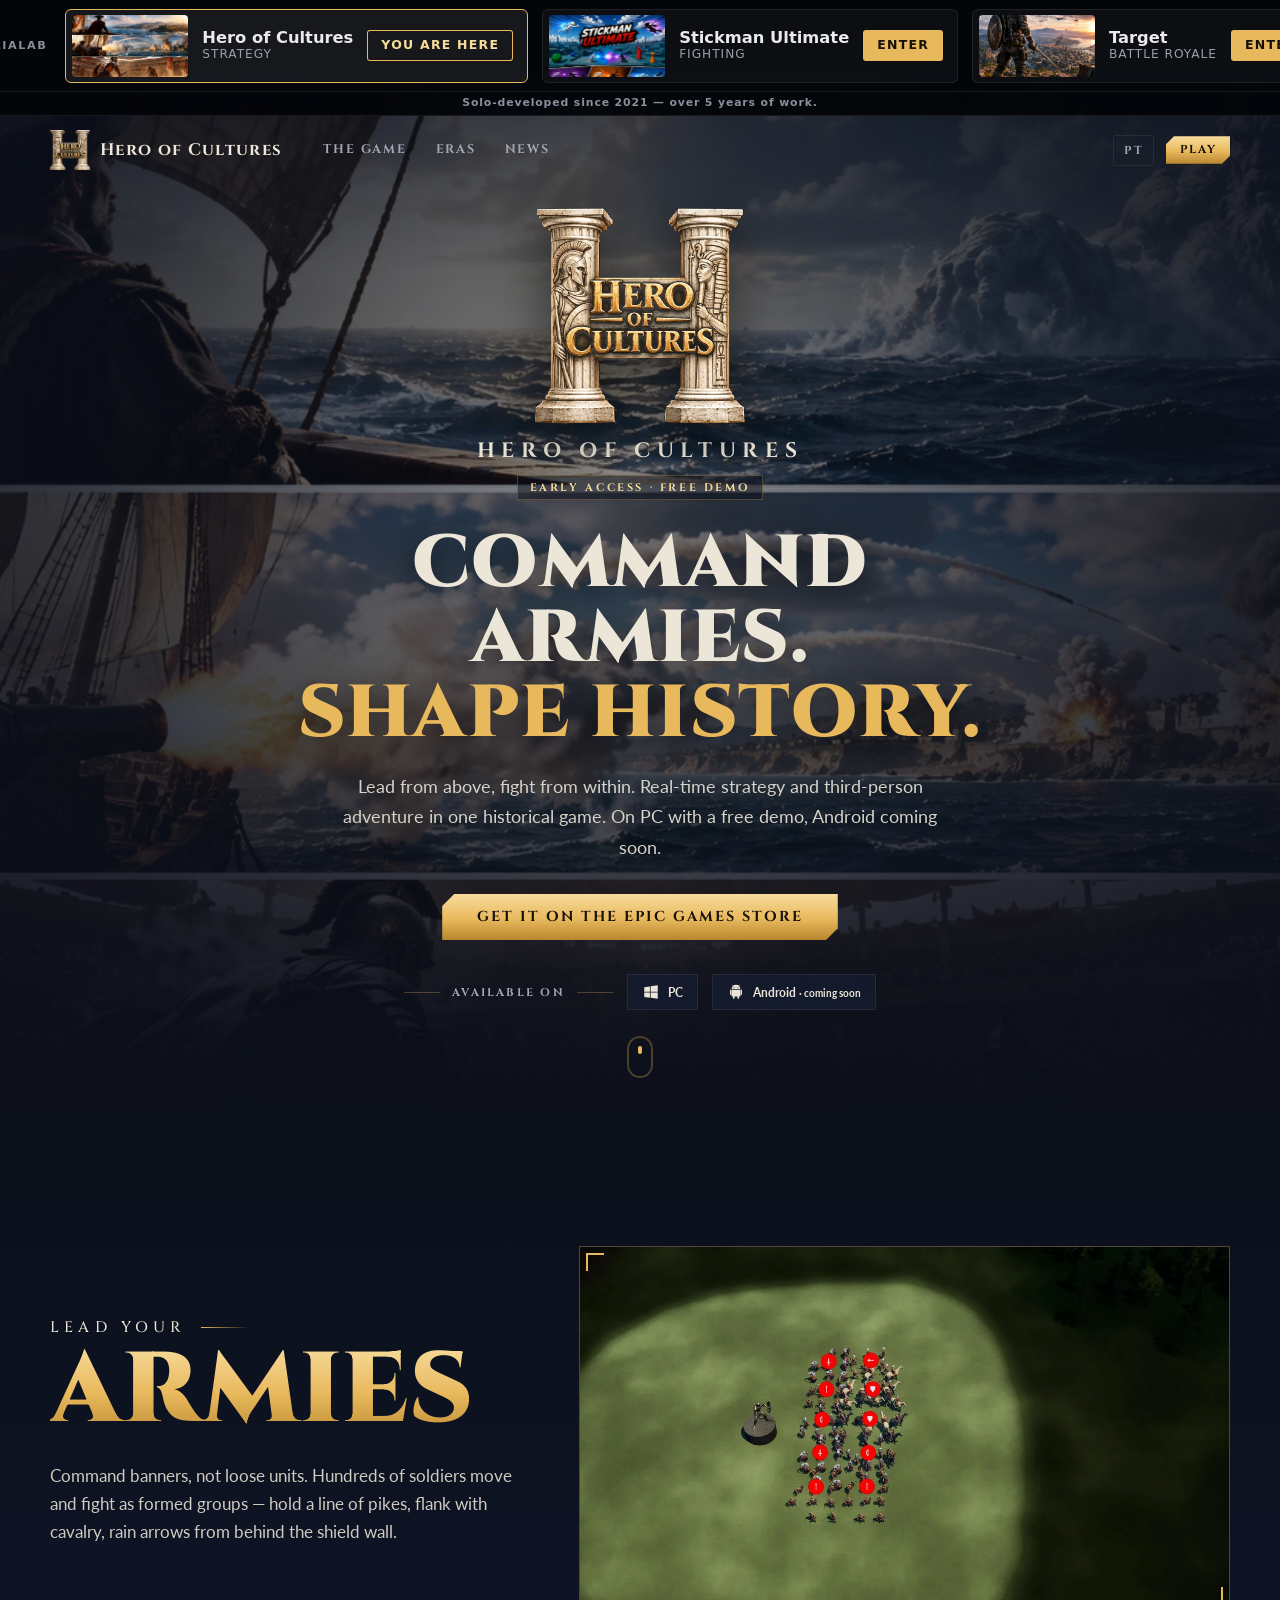
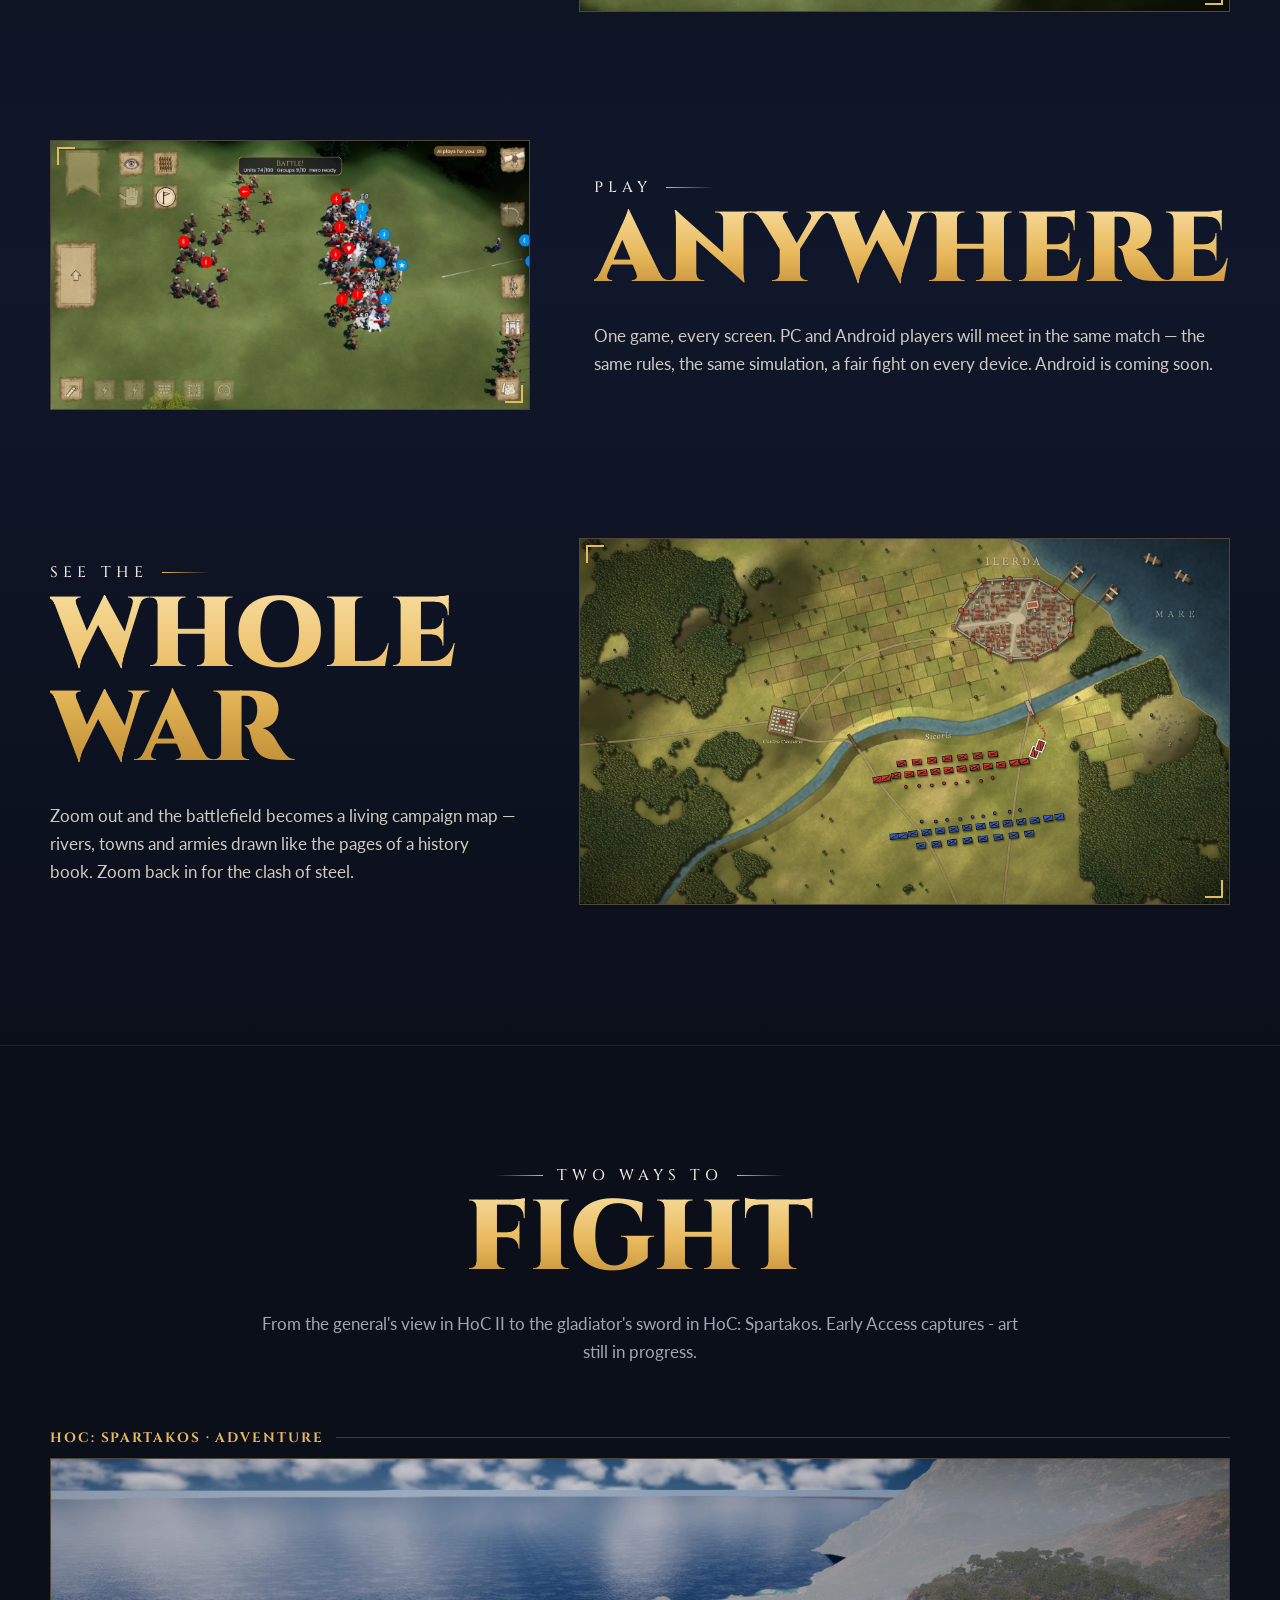
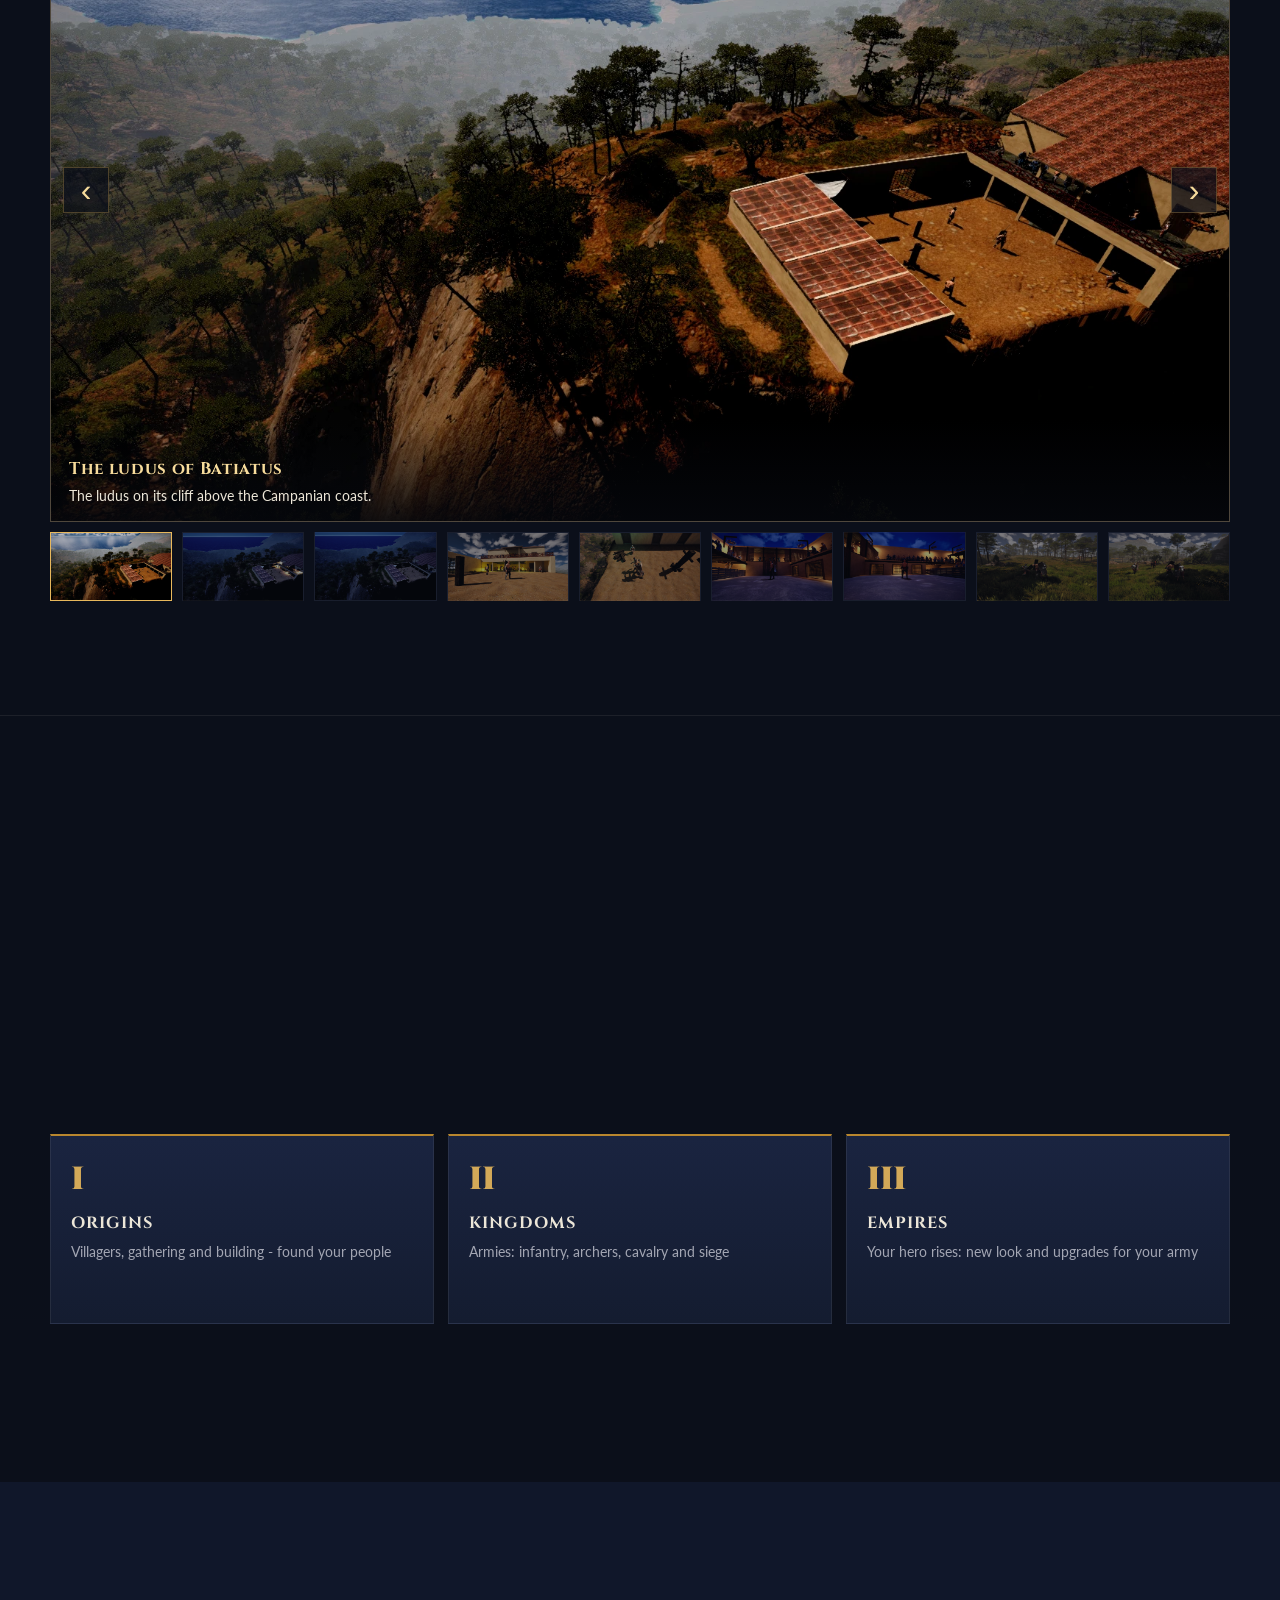
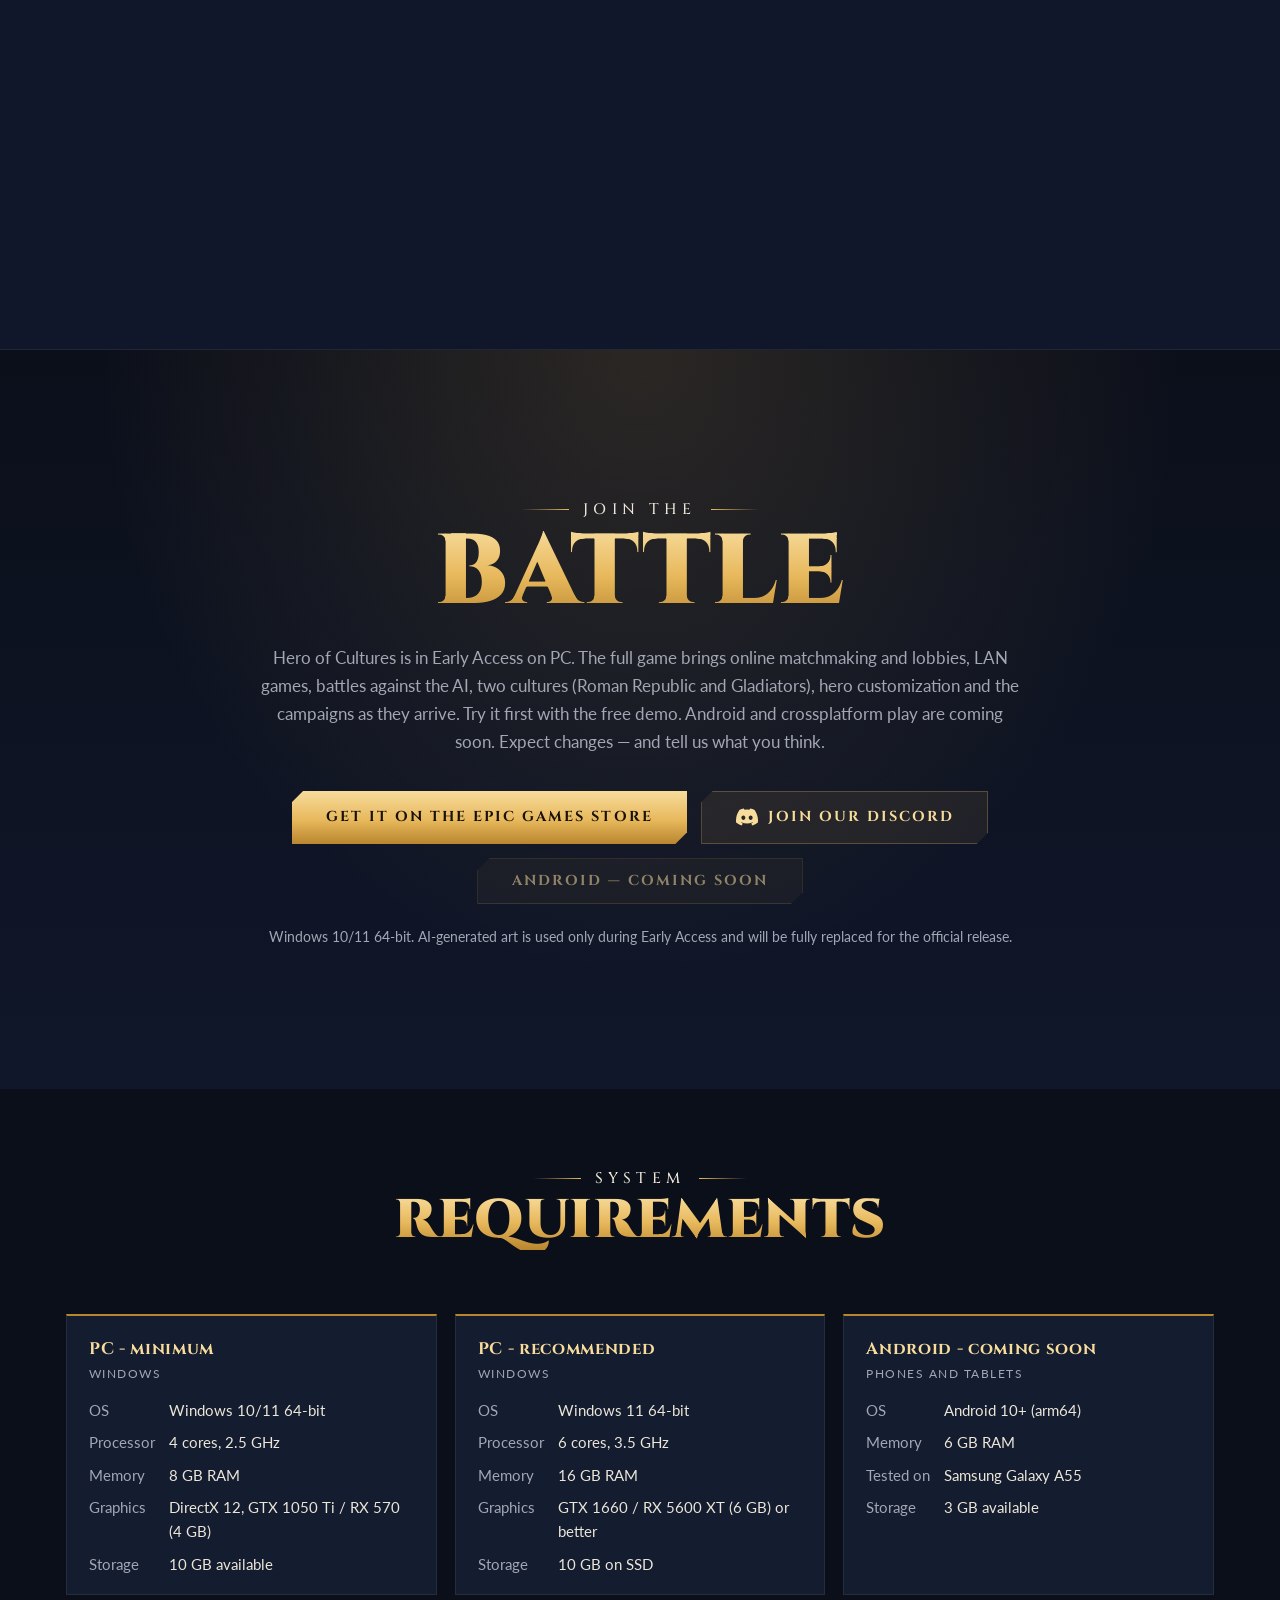
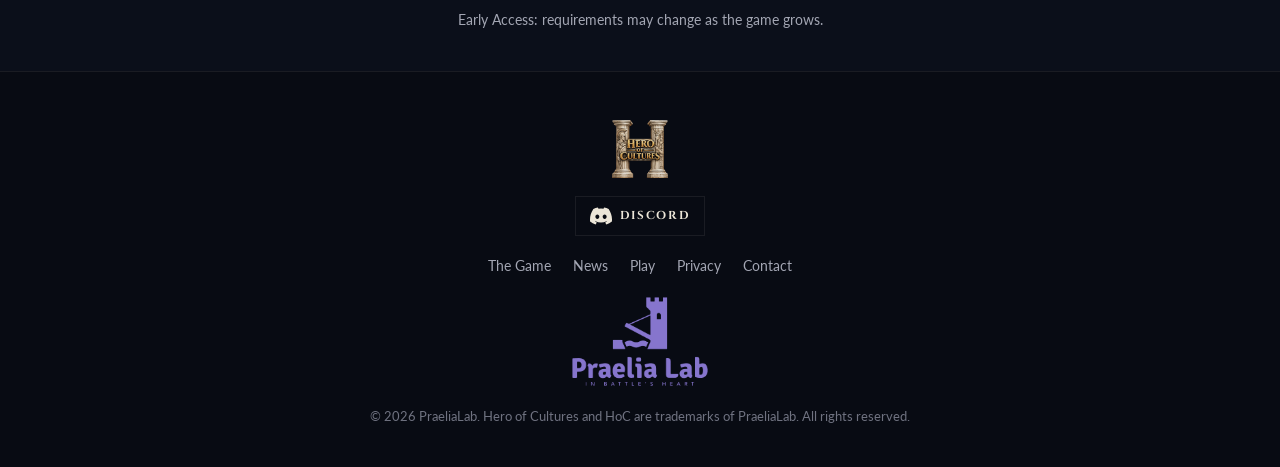
==== commit 7e01d142: "Spartakos slider: version the new forest images so browsers stop showing the cached old ones Co-Auth" ====
--- a/index.html
+++ b/index.html
@@ -9,7 +9,7 @@
   <meta name="description" content="Hero of Cultures is a historical strategy game (free demo available): command heroes and armies in HoC II (RTS) and fight as Spartakos in third person (in development). Early Access on the Epic Games Store, Android coming soon.">
   <meta property="og:title" content="Hero of Cultures">
   <meta property="og:description" content="Command armies. Shape history. Historical RTS with a free demo — Early Access on the Epic Games Store.">
-  <meta property="og:image" content="https://heroofcultures.com/img/og-image.jpg">
+  <meta property="og:image" content="https://heroofcultures.com/img/og-logo.jpg">
   <meta property="og:url" content="https://heroofcultures.com/">
   <meta name="twitter:card" content="summary_large_image">
   <meta property="og:type" content="website">
@@ -19,7 +19,7 @@
   <link rel="preconnect" href="https://fonts.googleapis.com">
   <link rel="preconnect" href="https://fonts.gstatic.com" crossorigin>
   <link href="https://fonts.googleapis.com/css2?family=Cinzel:wght@500;700;900&family=Lato:ital,wght@0,400;0,700;1,400&display=swap" rel="stylesheet">
-  <link rel="stylesheet" href="css/style.css?v=20261008f">
+  <link rel="stylesheet" href="css/style.css?v=20261009a">
 </head>
 <body>
 
@@ -168,11 +168,11 @@
         <figcaption><strong data-i18n="modes.sp9.t">The gladiator under the torches</strong> <span data-i18n="modes.sp9.d">The stands are full and the torches burn - step forward and give them a show.</span></figcaption>
       </figure>
       <figure class="modes__slide">
-        <img class="zoomable" src="img/spartakos/forest_adventure.webp" alt="Into the forest - Leave through the gate: survive the danger zone and reach its edge to move on." loading="lazy" width="1600" height="900">
+        <img class="zoomable" src="img/spartakos/forest_adventure.webp?v=20261010" alt="Into the forest - Leave through the gate: survive the danger zone and reach its edge to move on." loading="lazy" width="1600" height="900">
         <figcaption><strong data-i18n="modes.sp7.t">Into the forest</strong> <span data-i18n="modes.sp7.d">Leave through the gate: survive the danger zone and reach its edge to move on.</span></figcaption>
       </figure>
       <figure class="modes__slide">
-        <img class="zoomable" src="img/spartakos/forest_fight.webp" alt="Fight in the wild - Roman soldiers and horsemen - sword, spear or bow, on foot or on horseback." loading="lazy" width="1600" height="900">
+        <img class="zoomable" src="img/spartakos/forest_fight.webp?v=20261010" alt="Fight in the wild - Roman soldiers and horsemen - sword, spear or bow, on foot or on horseback." loading="lazy" width="1600" height="900">
         <figcaption><strong data-i18n="modes.sp8.t">Fight in the wild</strong> <span data-i18n="modes.sp8.d">Roman soldiers and horsemen - sword, spear or bow, on foot or on horseback.</span></figcaption>
       </figure>
       <button class="modes__nav modes__nav--prev" type="button" aria-label="Previous">&#8249;</button>
@@ -186,8 +186,8 @@
       <button class="modes__thumb" type="button" style="background-image:url('img/spartakos/ludus_topdown_sparring.webp')" aria-label="Sparring"></button>
       <button class="modes__thumb" type="button" style="background-image:url('img/spartakos/arena_normal_north.webp')" aria-label="The old arena of Capua"></button>
       <button class="modes__thumb" type="button" style="background-image:url('img/spartakos/arena_normal_west.webp')" aria-label="The gladiator under the torches"></button>
-      <button class="modes__thumb" type="button" style="background-image:url('img/spartakos/forest_adventure.webp')" aria-label="Into the forest"></button>
-      <button class="modes__thumb" type="button" style="background-image:url('img/spartakos/forest_fight.webp')" aria-label="Fight in the wild"></button>
+      <button class="modes__thumb" type="button" style="background-image:url('img/spartakos/forest_adventure.webp?v=20261010')" aria-label="Into the forest"></button>
+      <button class="modes__thumb" type="button" style="background-image:url('img/spartakos/forest_fight.webp?v=20261010')" aria-label="Fight in the wild"></button>
     </div>
   </div>
   </div>
@@ -255,8 +255,8 @@
   <p class="footer__copy">© <span id="year">2026</span> PraeliaLab. Hero of Cultures and HoC are trademarks of PraeliaLab. <span data-i18n="footer.rights">All rights reserved.</span></p>
 </footer>
 
-<script src="js/content.js?v=20261008f"></script>
-<script src="js/i18n.js?v=20261008f"></script>
-<script src="js/main.js?v=20261008f"></script>
+<script src="js/content.js?v=20261008g"></script>
+<script src="js/i18n.js?v=20261008g"></script>
+<script src="js/main.js?v=20261008g"></script>
 </body>
 </html>
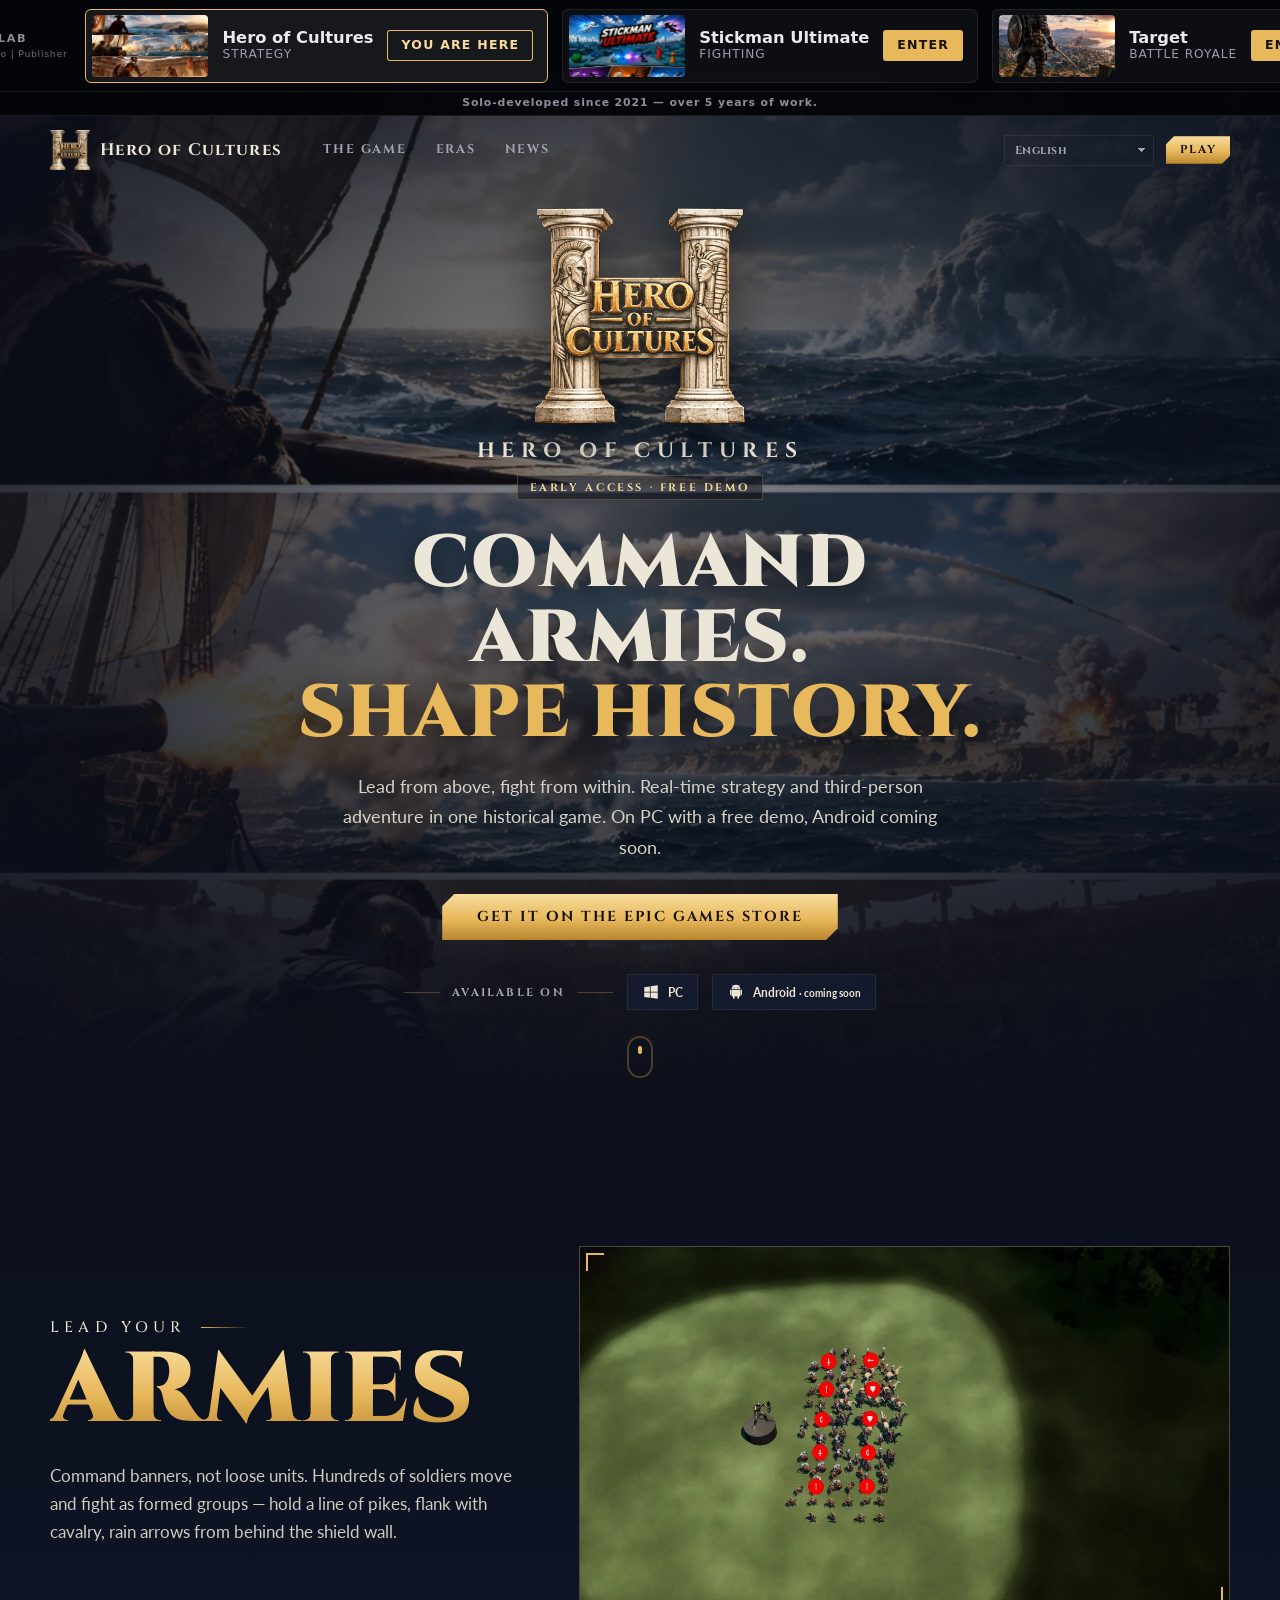
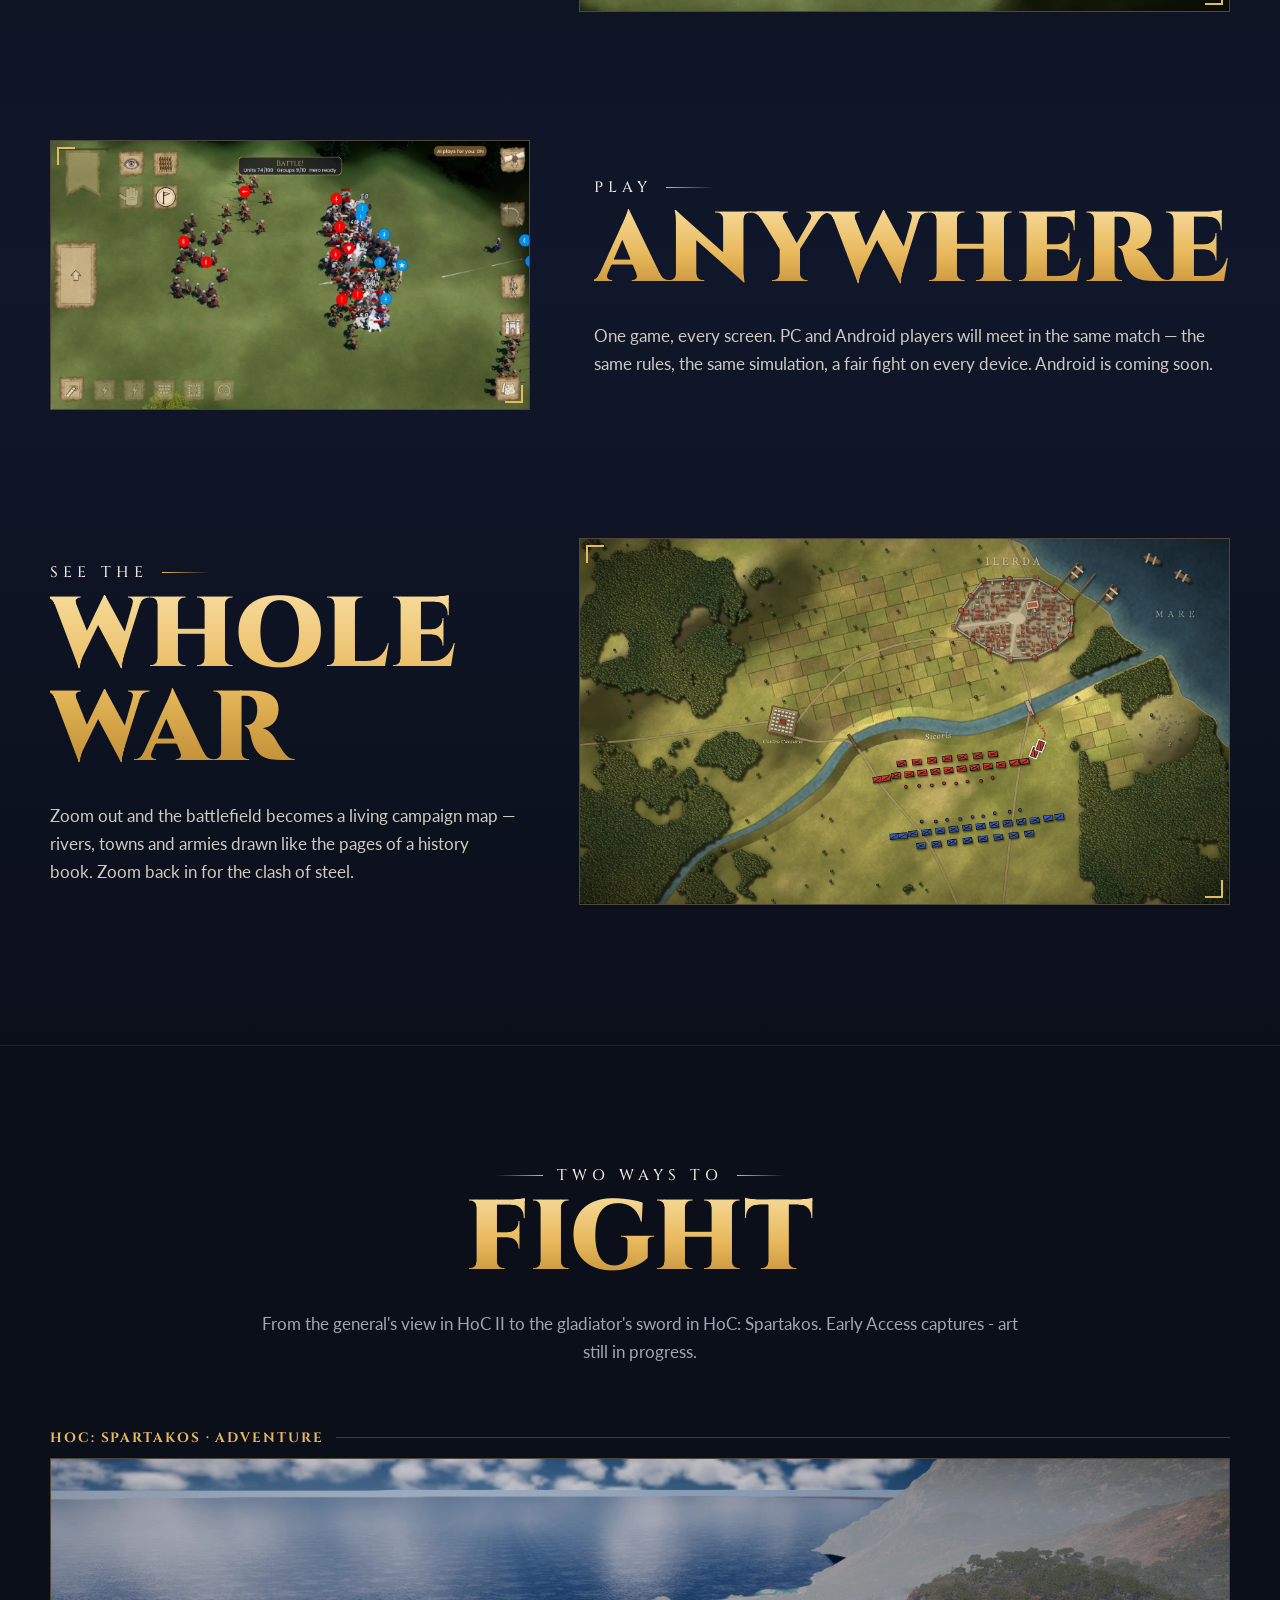
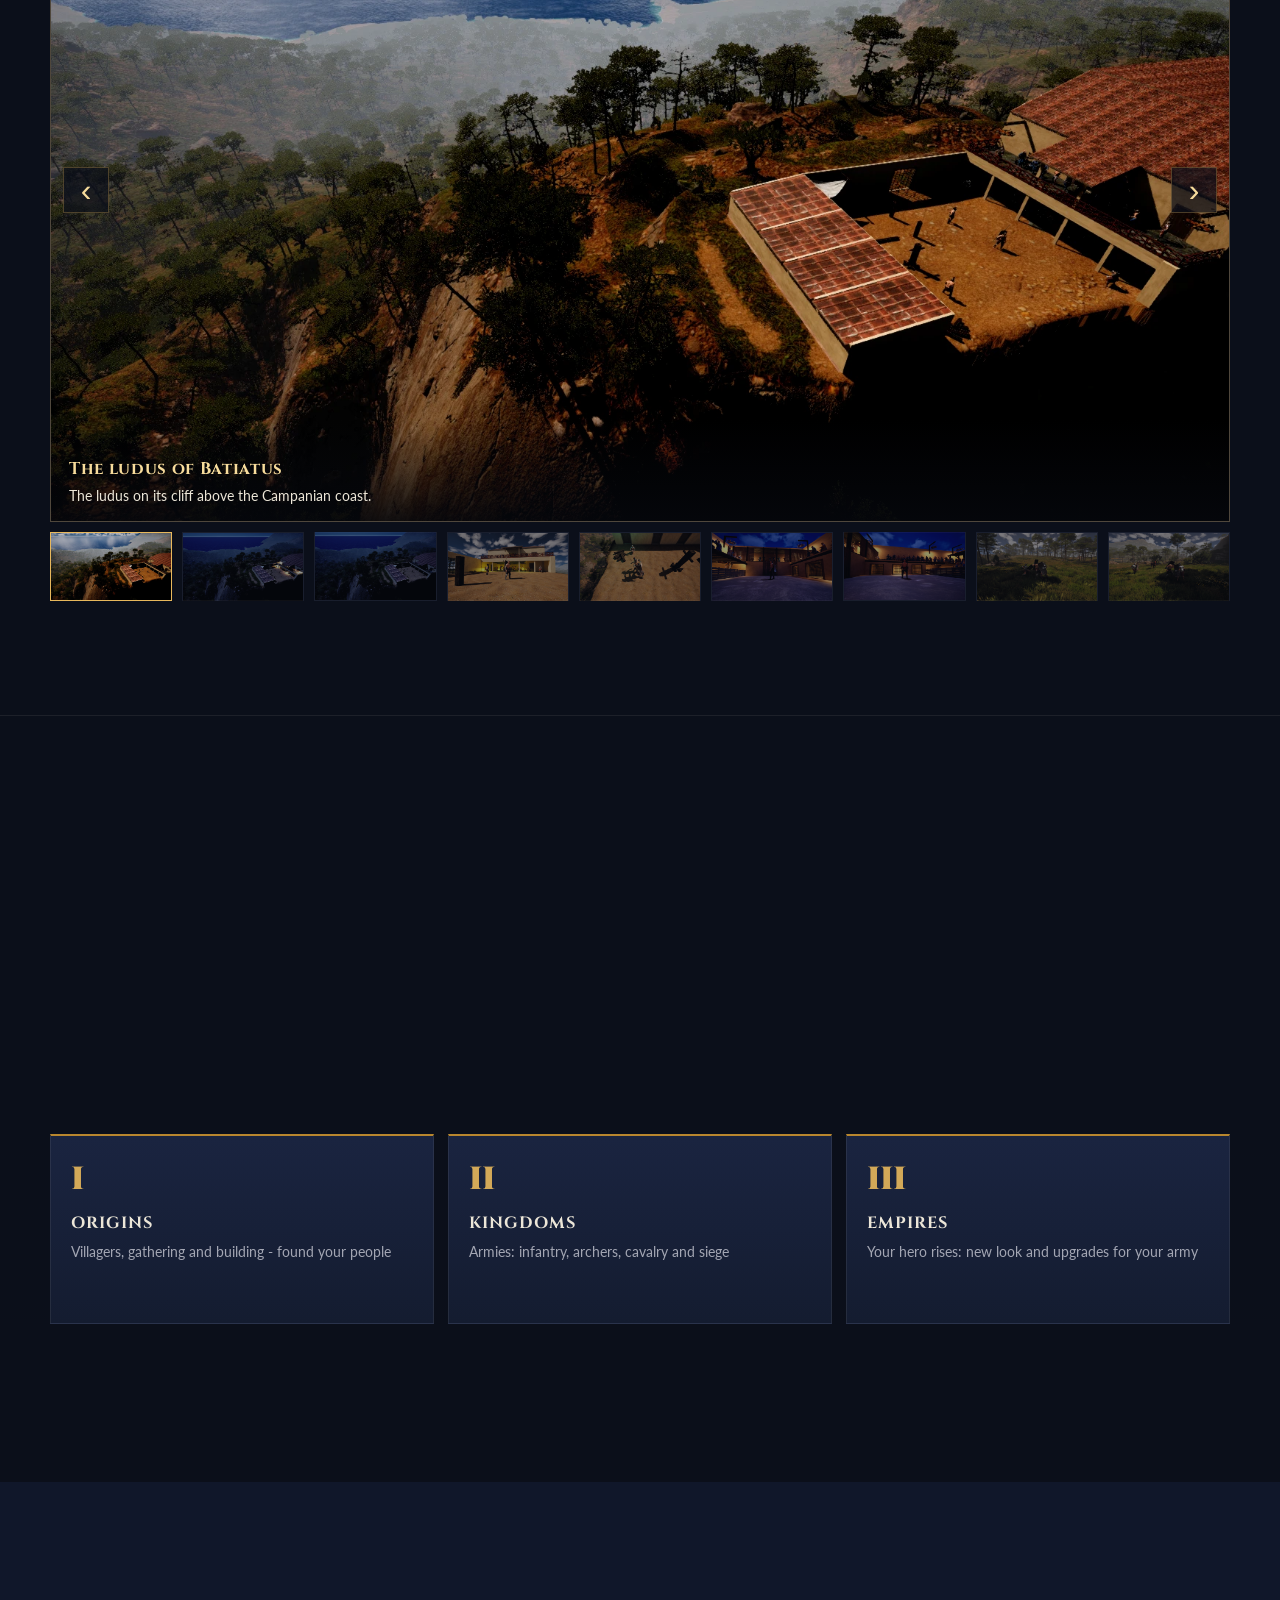
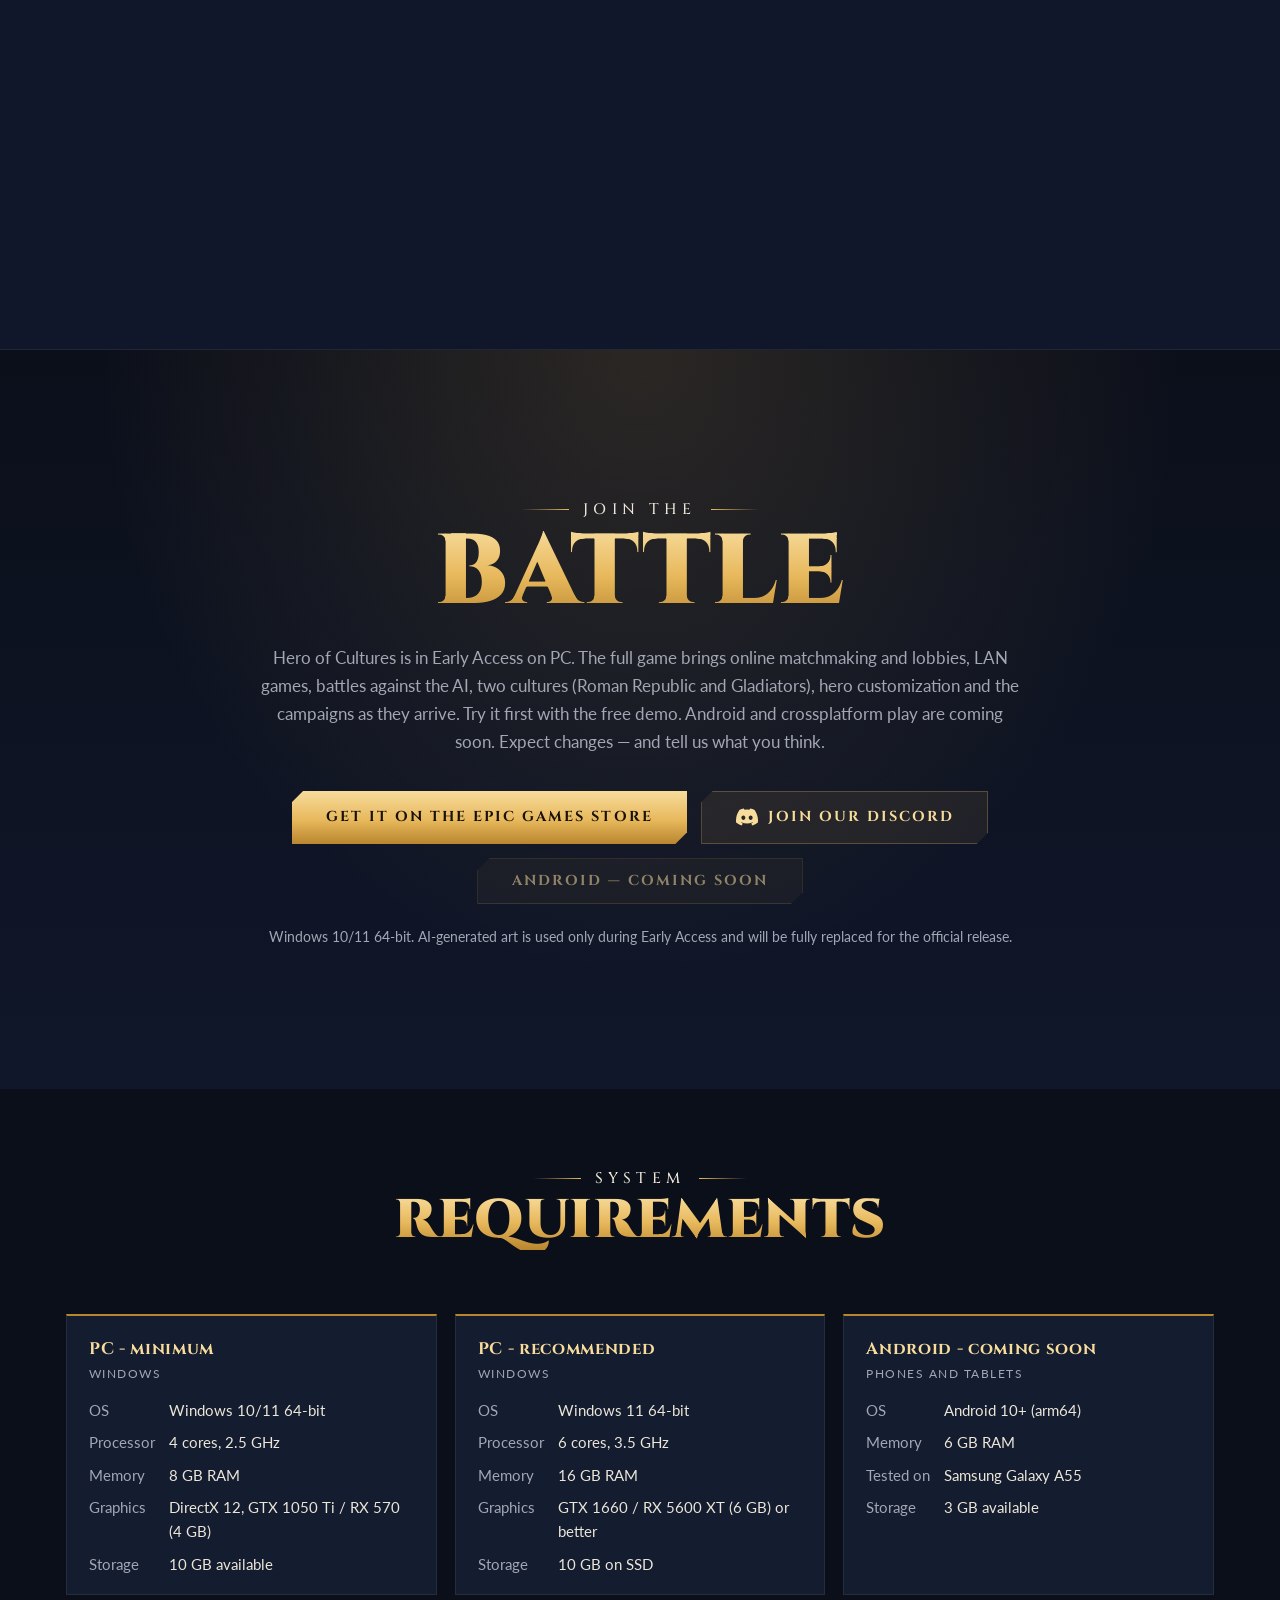
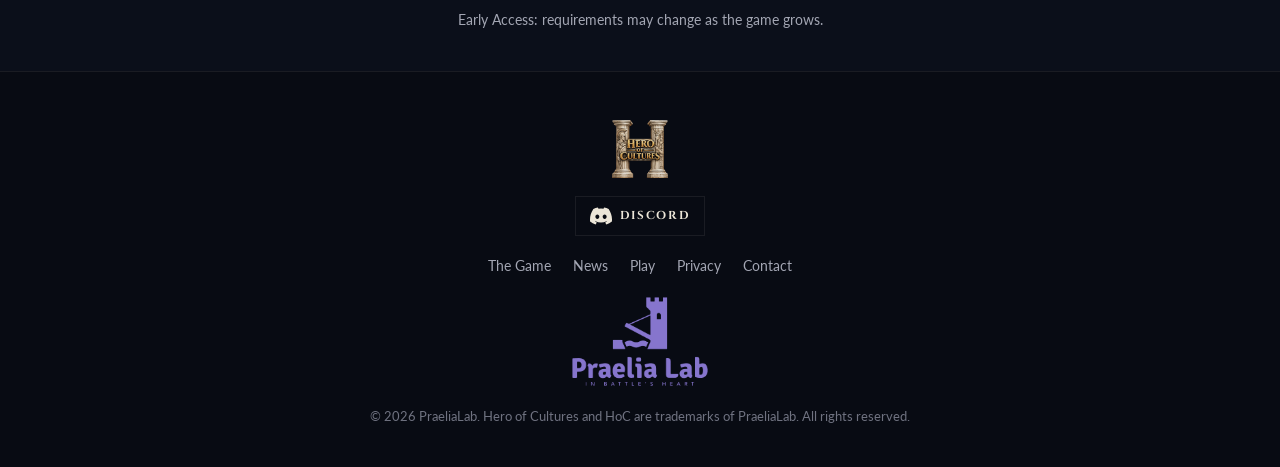
==== commit e9337de5: "Site in 13 languages: language menu (EN, PT, PT-BR, ES, FR, RU, TR, PL, ID, VI, FIL, HI, ZH) with br" ====
--- a/index.html
+++ b/index.html
@@ -19,12 +19,12 @@
   <link rel="preconnect" href="https://fonts.googleapis.com">
   <link rel="preconnect" href="https://fonts.gstatic.com" crossorigin>
   <link href="https://fonts.googleapis.com/css2?family=Cinzel:wght@500;700;900&family=Lato:ital,wght@0,400;0,700;1,400&display=swap" rel="stylesheet">
-  <link rel="stylesheet" href="css/style.css?v=20261009a">
+  <link rel="stylesheet" href="css/style.css?v=20261012m">
 </head>
 <body>
 
 <nav class="gamesbar" aria-label="PraeliaLab games">
-  <span class="gamesbar__studio">PraeliaLab</span>
+  <span class="gamesbar__studio">PraeliaLab<small data-i18n="games.studio">Digital Studio | Publisher</small></span>
   <a class="gamecard is-current" href="./" aria-current="page">
     <span class="gamecard__img" style="background-image:url('img/hero-keyart.webp')" aria-hidden="true"></span>
     <span class="gamecard__text"><strong>Hero of Cultures</strong><small data-i18n="games.hoc">Strategy</small></span>
@@ -256,7 +256,7 @@
 </footer>
 
 <script src="js/content.js?v=20261008g"></script>
-<script src="js/i18n.js?v=20261008g"></script>
-<script src="js/main.js?v=20261008g"></script>
+<script src="js/i18n.js?v=20261012c"></script>
+<script src="js/main.js?v=20261012m"></script>
 </body>
 </html>
--- a/css/style.css
+++ b/css/style.css
@@ -475,3 +475,12 @@
   .news .card { grid-template-columns: 1fr; }
   .news .card .slot { border-right: 0; border-bottom: 1px solid var(--line-soft); }
 }
+.trailer { max-width: var(--wrap); margin: 0 auto clamp(56px, 8vw, 100px); }
+.trailer .section-head { margin-bottom: 24px; }
+.slot--video video { width: 100%; height: 100%; object-fit: contain; background: #000; display: block; }
+.gamesbar__studio small { display: block; margin-top: 5px; font: 500 .58rem/1 system-ui, sans-serif; letter-spacing: .08em; text-transform: none; color: #6b6f7c; }
+/* Language menu (select in the nav) */
+select.lang { appearance: none; -webkit-appearance: none; background: transparent; padding-right: 22px; max-width: 150px; text-transform: none; letter-spacing: .04em;
+  background-image: linear-gradient(45deg, transparent 50%, currentColor 50%), linear-gradient(135deg, currentColor 50%, transparent 50%);
+  background-position: calc(100% - 11px) 50%, calc(100% - 7px) 50%; background-size: 4px 4px; background-repeat: no-repeat; }
+select.lang option { color: #111; background: #fff; }
